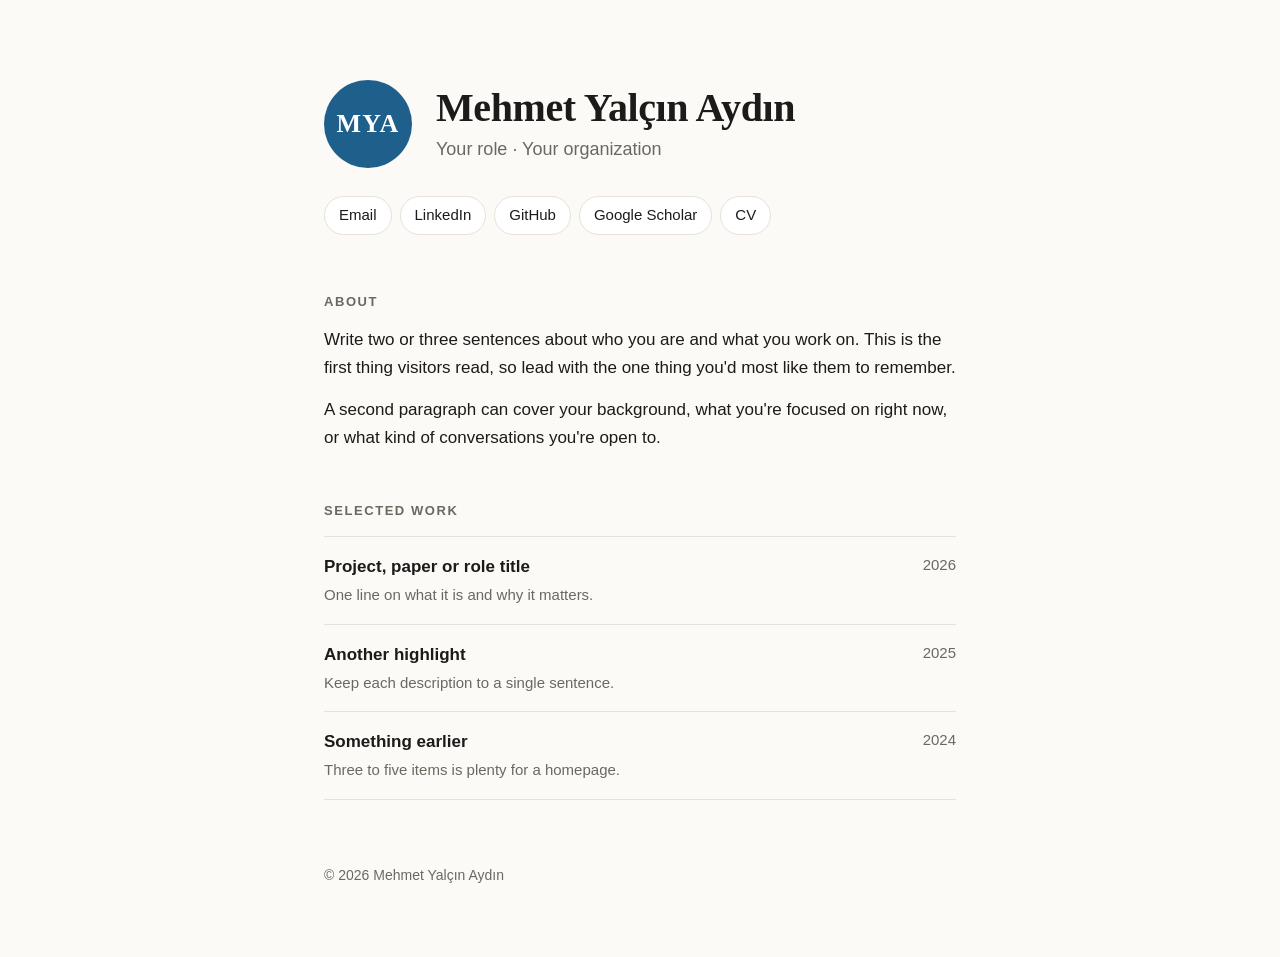
==== index.html @ a75de50d "Add starter homepage Initial commit of the starter HTML page for the personal website." ====
<!doctype html>
<!--
  Starter page for mehmetyalcinaydin.com (GitHub Pages).

  How to edit: search this file for "EDIT" and replace the placeholder
  text and links. Colors and layout live in style.css. No build step needed.
  To add a photo, upload photo.jpg next to this file and follow the
  note in the "avatar" block below.
-->
<html lang="en">
<head>
<meta charset="utf-8">
<meta name="viewport" content="width=device-width, initial-scale=1">
<title>Mehmet Yalçın Aydın</title>
<!-- EDIT: one sentence that search engines and link previews show -->
<meta name="description" content="Personal website of Mehmet Yalçın Aydın.">
<link rel="canonical" href="https://mehmetyalcinaydin.com/">
<meta property="og:type" content="website">
<meta property="og:url" content="https://mehmetyalcinaydin.com/">
<meta property="og:title" content="Mehmet Yalçın Aydın">
<meta property="og:description" content="Personal website of Mehmet Yalçın Aydın.">
<meta name="theme-color" content="#fbfaf7" media="(prefers-color-scheme: light)">
<meta name="theme-color" content="#141413" media="(prefers-color-scheme: dark)">
<link rel="icon" href="data:image/svg+xml,%3Csvg xmlns='http://www.w3.org/2000/svg' viewBox='0 0 64 64'%3E%3Crect width='64' height='64' rx='14' fill='%231f5f8b'/%3E%3Ctext x='32' y='43' text-anchor='middle' font-family='Georgia,serif' font-size='30' font-weight='600' fill='white'%3EM%3C/text%3E%3C/svg%3E">
<link rel="stylesheet" href="style.css">
</head>
<body>
<main>
  <header class="hero">
    <!-- EDIT (optional photo): upload photo.jpg, then replace "MYA" below with
         <img src="photo.jpg" alt="Mehmet Yalçın Aydın"> -->
    <div class="avatar" aria-hidden="true">MYA</div>
    <div>
      <h1>Mehmet Yalçın Aydın</h1>
      <!-- EDIT: your role and where you work or study -->
      <p class="tagline">Your role · Your organization</p>
    </div>
  </header>

  <!-- EDIT: replace each link with your own, and delete any you don't use -->
  <ul class="links">
    <li><a href="mailto:you@example.com">Email</a></li>
    <li><a href="https://www.linkedin.com/in/your-handle">LinkedIn</a></li>
    <li><a href="https://github.com/your-username">GitHub</a></li>
    <li><a href="https://scholar.google.com/">Google Scholar</a></li>
    <!-- Upload cv.pdf next to this file for this link to work -->
    <li><a href="cv.pdf">CV</a></li>
  </ul>

  <section aria-labelledby="about">
    <h2 id="about">About</h2>
    <!-- EDIT: two or three short paragraphs about you -->
    <p>Write two or three sentences about who you are and what you work on. This is the first thing visitors read, so lead with the one thing you'd most like them to remember.</p>
    <p>A second paragraph can cover your background, what you're focused on right now, or what kind of conversations you're open to.</p>
  </section>

  <section aria-labelledby="work">
    <h2 id="work">Selected work</h2>
    <!-- EDIT: projects, papers, talks or roles. Copy a <li> block to add one.
         To link a title, wrap it like this: <a class="title" href="https://...">Title</a> -->
    <ul class="list">
      <li>
        <span class="title">Project, paper or role title</span>
        <span class="year">2026</span>
        <p class="desc">One line on what it is and why it matters.</p>
      </li>
      <li>
        <span class="title">Another highlight</span>
        <span class="year">2025</span>
        <p class="desc">Keep each description to a single sentence.</p>
      </li>
      <li>
        <span class="title">Something earlier</span>
        <span class="year">2024</span>
        <p class="desc">Three to five items is plenty for a homepage.</p>
      </li>
    </ul>
  </section>
</main>

<footer>
  <p>© 2026 Mehmet Yalçın Aydın</p>
</footer>
</body>
</html>
---- style.css ----
:root{
  --bg:#fbfaf7;--card:#ffffff;--ink:#1c1b19;--muted:#6b6860;--line:#e6e2d9;--accent:#1f5f8b;--on-accent:#ffffff;
  color-scheme:light dark;
}
@media (prefers-color-scheme: dark){
  :root{--bg:#141413;--card:#1c1c1a;--ink:#ecebe6;--muted:#a3a19a;--line:#2e2d2a;--accent:#86b9de;--on-accent:#10202c}
}
*{box-sizing:border-box}
html{-webkit-text-size-adjust:100%}
body{margin:0;background:var(--bg);color:var(--ink);font:17px/1.65 -apple-system,BlinkMacSystemFont,"Segoe UI",Roboto,"Helvetica Neue",Arial,sans-serif}
main,footer{max-width:680px;margin:0 auto;padding-left:24px;padding-right:24px}
main{padding-top:80px;padding-bottom:16px}
a{color:var(--accent);text-underline-offset:3px}
:focus-visible{outline:2px solid var(--accent);outline-offset:3px;border-radius:4px}

.hero{display:flex;align-items:center;gap:24px;margin-bottom:28px}
.avatar{flex:none;width:88px;height:88px;border-radius:50%;background:var(--accent);color:var(--on-accent);display:grid;place-items:center;font:600 26px/1 Georgia,serif;letter-spacing:.04em;overflow:hidden}
.avatar img{width:100%;height:100%;object-fit:cover;display:block}
h1{font-family:"Iowan Old Style","Palatino Linotype",Palatino,Georgia,serif;font-weight:600;font-size:clamp(30px,6vw,40px);line-height:1.1;letter-spacing:-.01em;margin:0 0 6px}
.tagline{margin:0;color:var(--muted);font-size:18px;line-height:1.45}

.links{display:flex;flex-wrap:wrap;gap:8px;list-style:none;padding:0;margin:0 0 56px}
.links a{display:inline-block;padding:6px 14px;border:1px solid var(--line);border-radius:999px;background:var(--card);color:var(--ink);font-size:15px;text-decoration:none;transition:border-color .15s,color .15s}
.links a:hover{border-color:var(--accent);color:var(--accent)}

section{margin-bottom:48px}
h2{font-size:13px;font-weight:600;letter-spacing:.12em;text-transform:uppercase;color:var(--muted);margin:0 0 14px}
p{margin:0 0 14px}

.list{list-style:none;padding:0;margin:0;border-top:1px solid var(--line)}
.list li{display:grid;grid-template-columns:1fr auto;gap:2px 16px;padding:16px 0;border-bottom:1px solid var(--line)}
.list .title{font-weight:600}
.list .year{color:var(--muted);font-size:15px;font-variant-numeric:tabular-nums}
.list .desc{grid-column:1/-1;margin:0;color:var(--muted);font-size:15px}

footer{padding-bottom:56px;color:var(--muted);font-size:14px}

@media (max-width:520px){
  main,footer{padding-left:20px;padding-right:20px}
  main{padding-top:48px}
  .hero{flex-direction:column;align-items:flex-start;gap:16px}
  .avatar{width:72px;height:72px;font-size:22px}
}
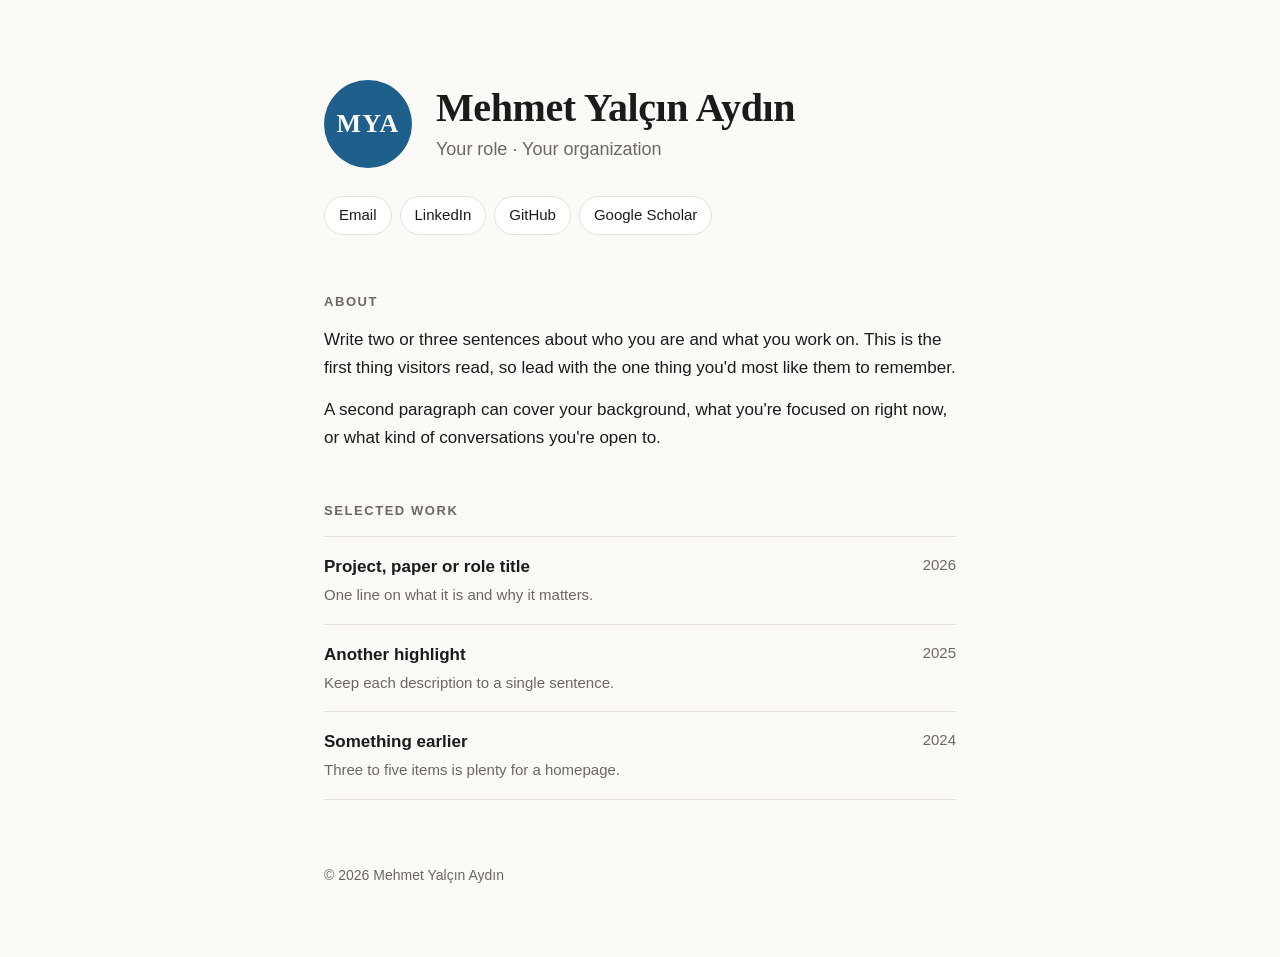
==== commit 5d3a830a: "Remove CV button from homepage" ====
--- a/index.html
+++ b/index.html
@@ -43,8 +43,6 @@
     <li><a href="https://www.linkedin.com/in/your-handle">LinkedIn</a></li>
     <li><a href="https://github.com/your-username">GitHub</a></li>
     <li><a href="https://scholar.google.com/">Google Scholar</a></li>
-    <!-- Upload cv.pdf next to this file for this link to work -->
-    <li><a href="cv.pdf">CV</a></li>
   </ul>
 
   <section aria-labelledby="about">
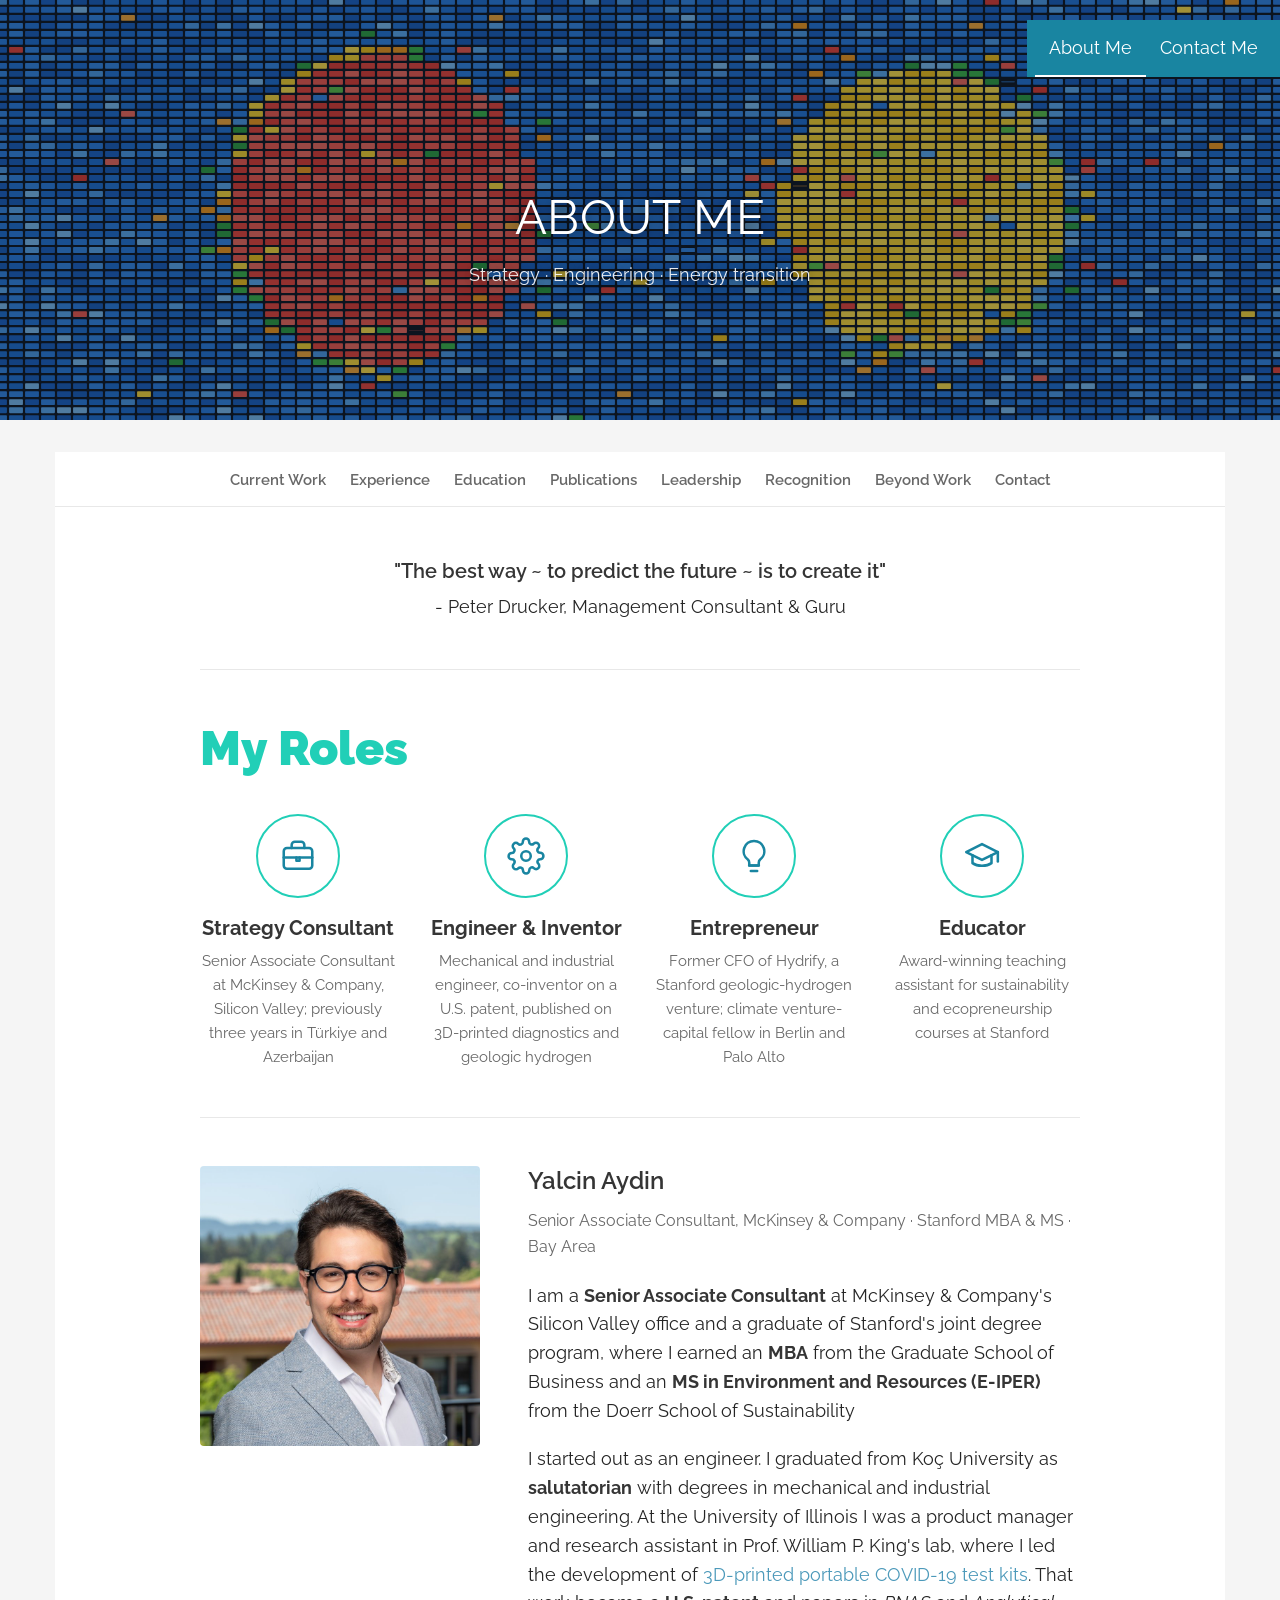
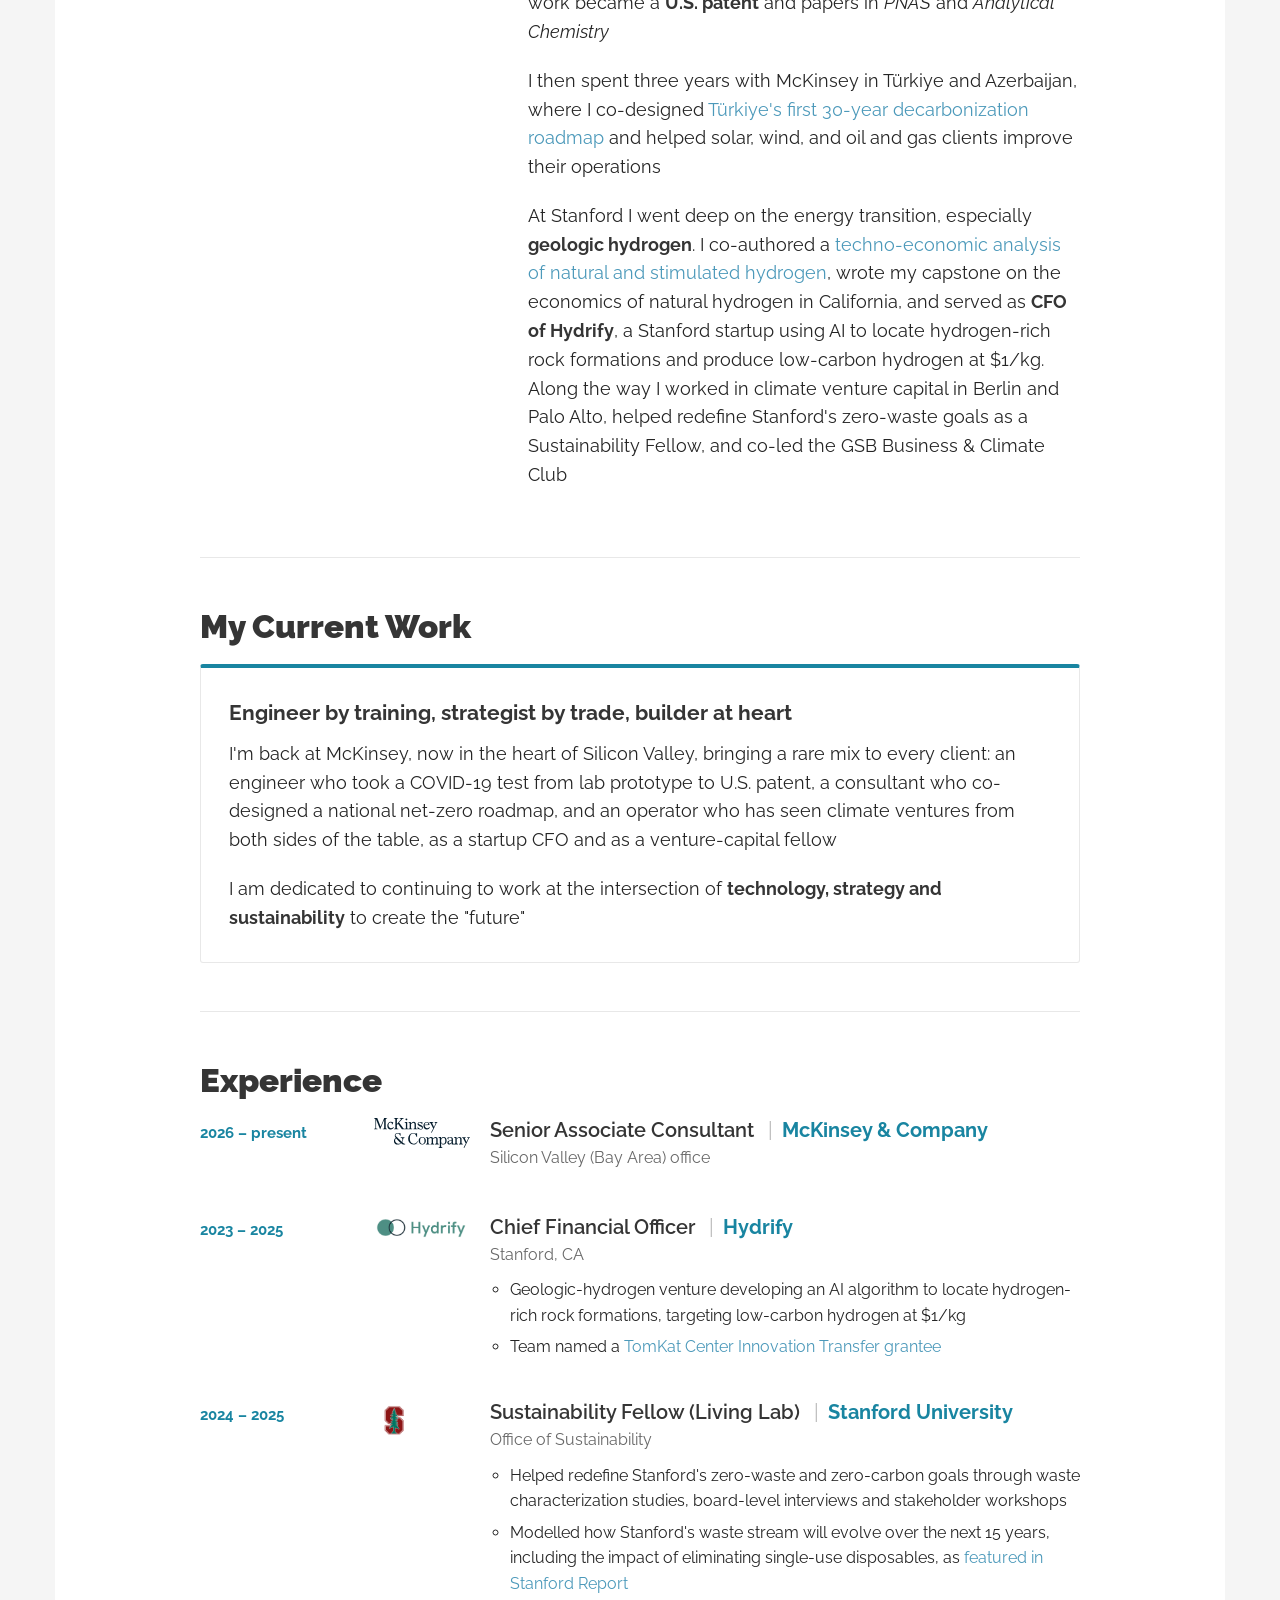
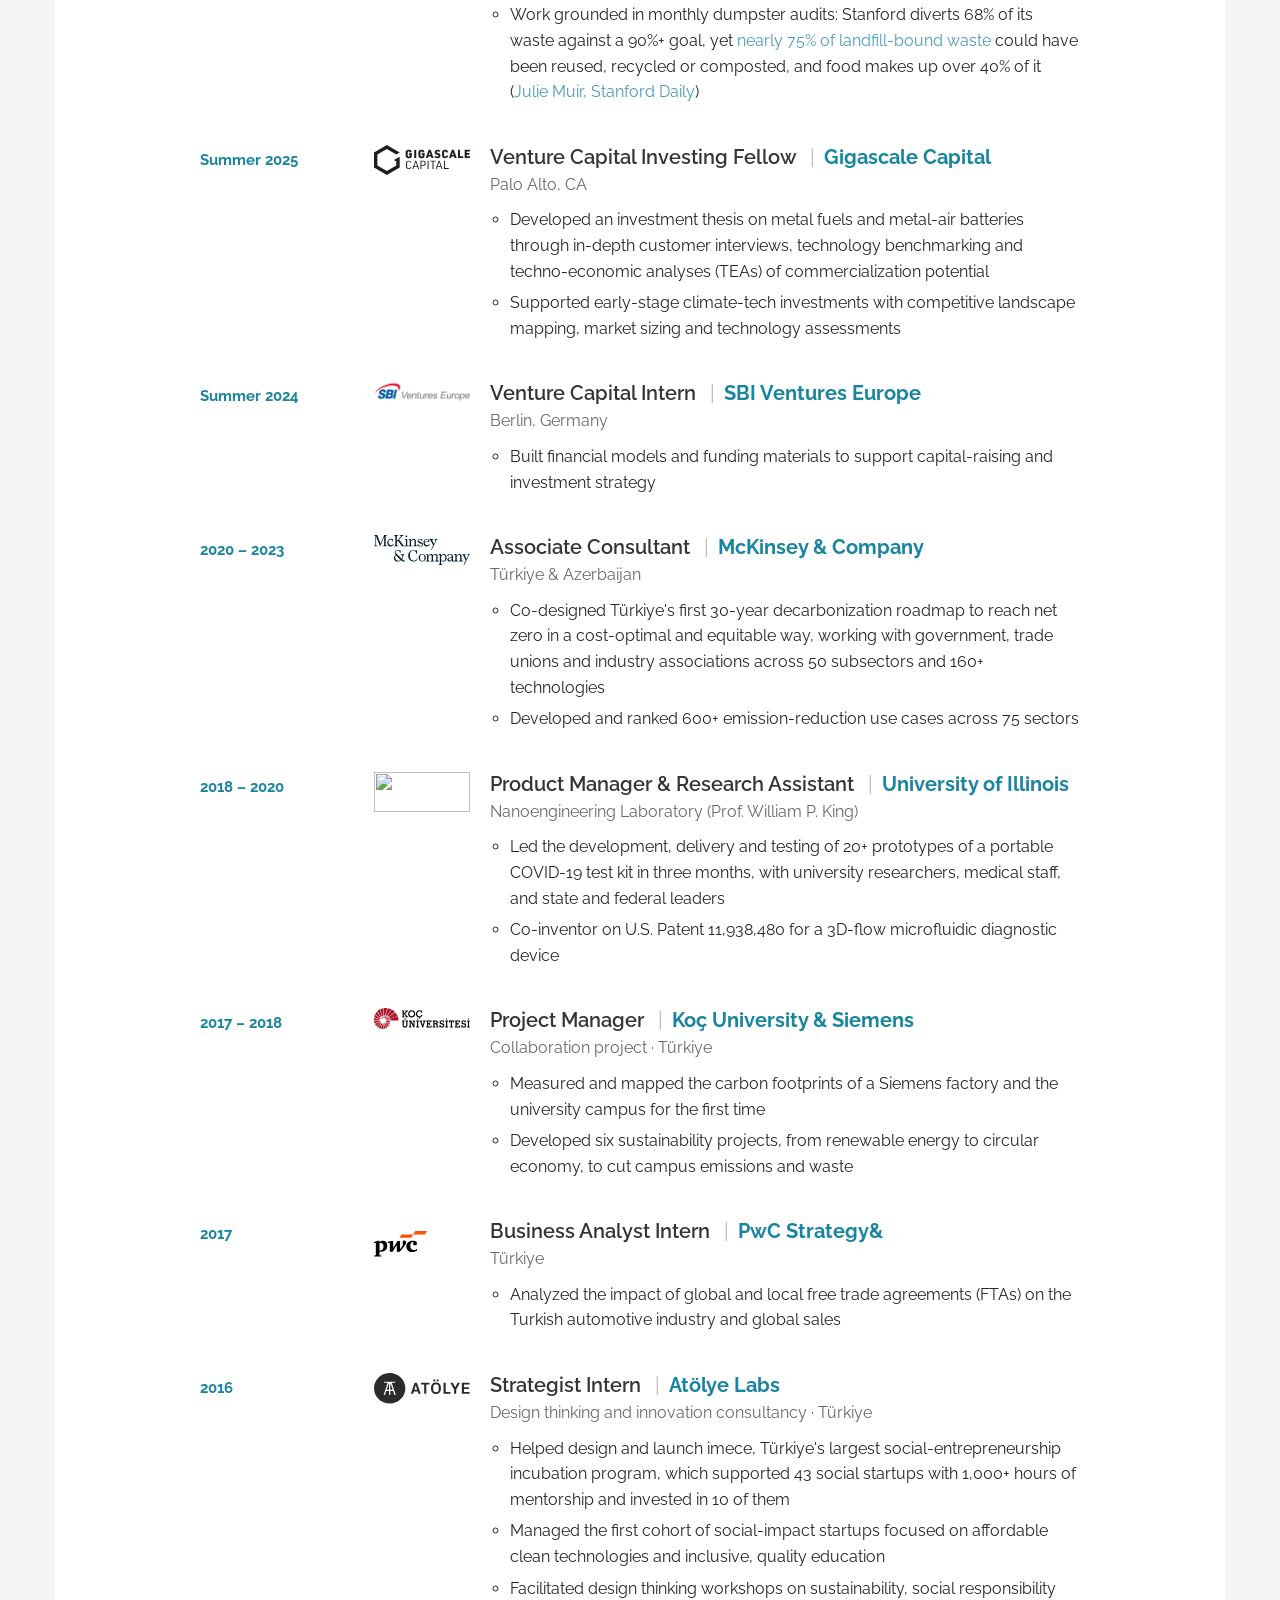
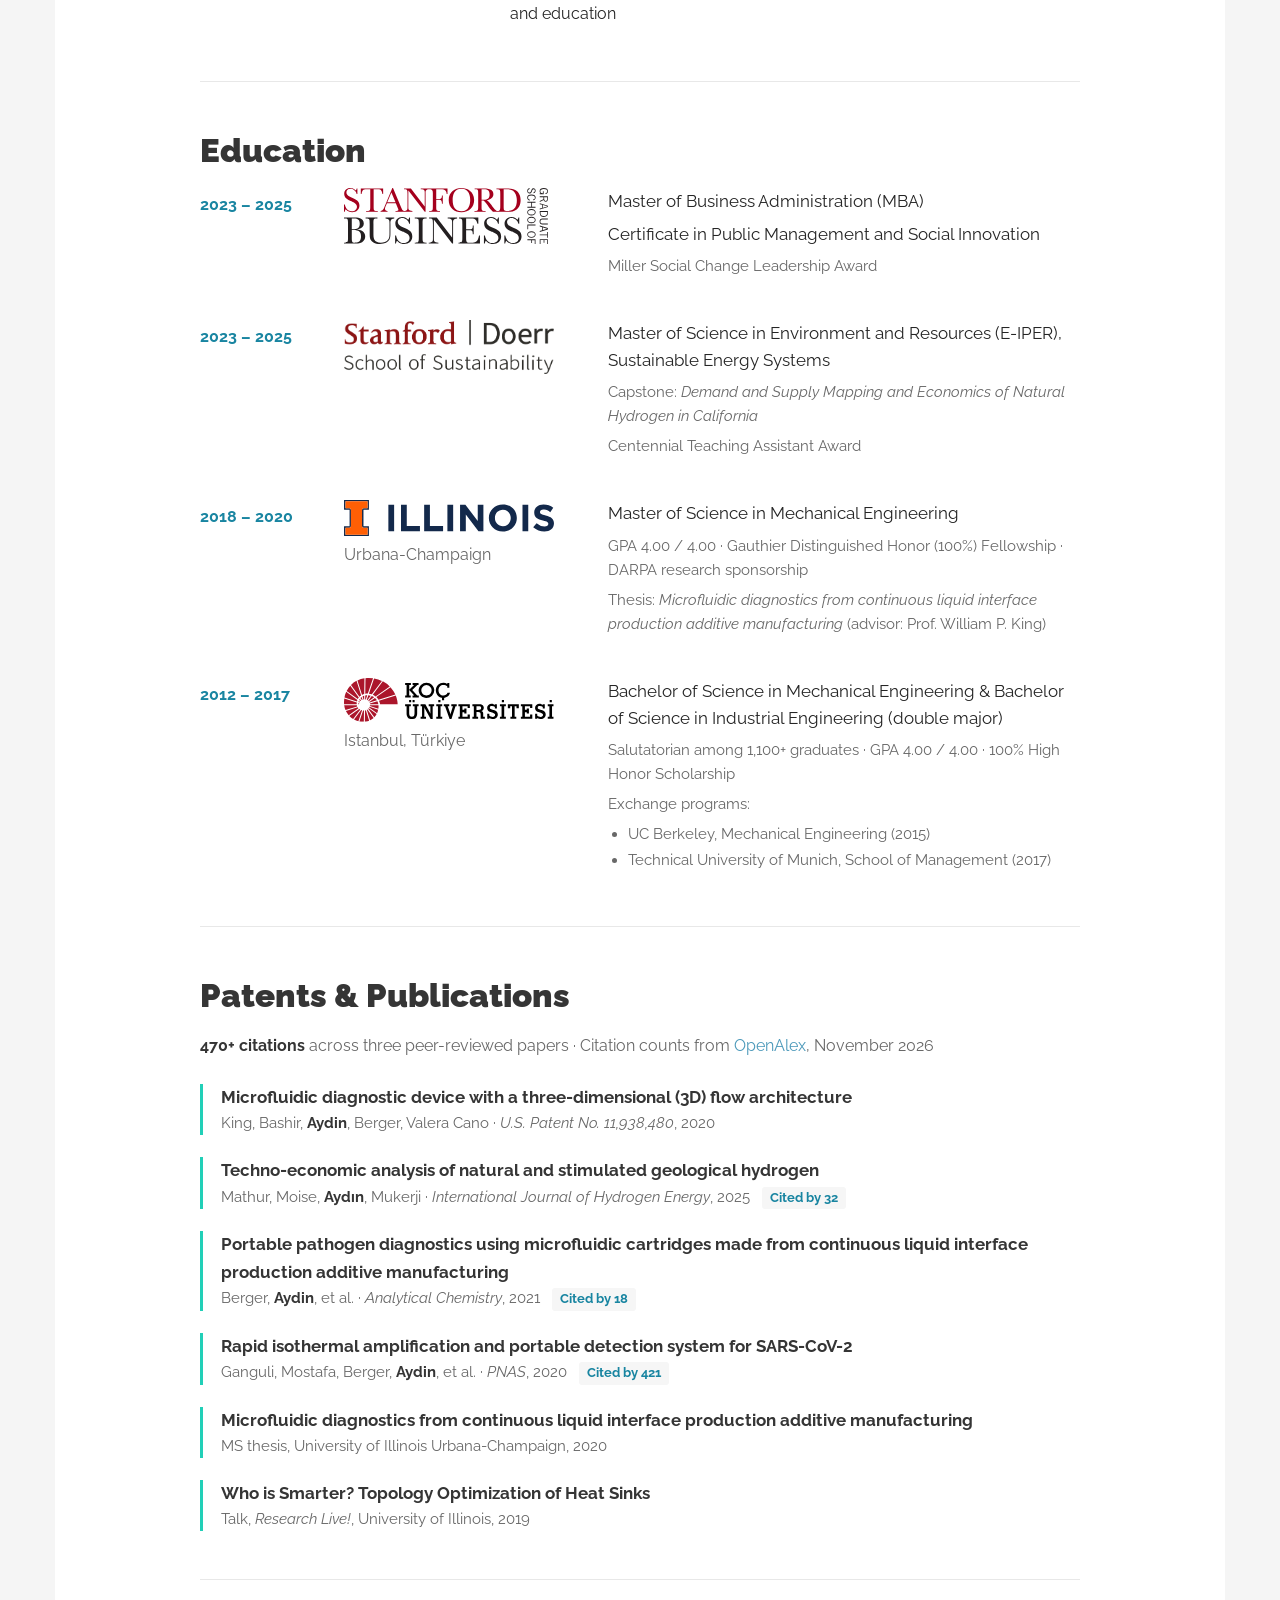
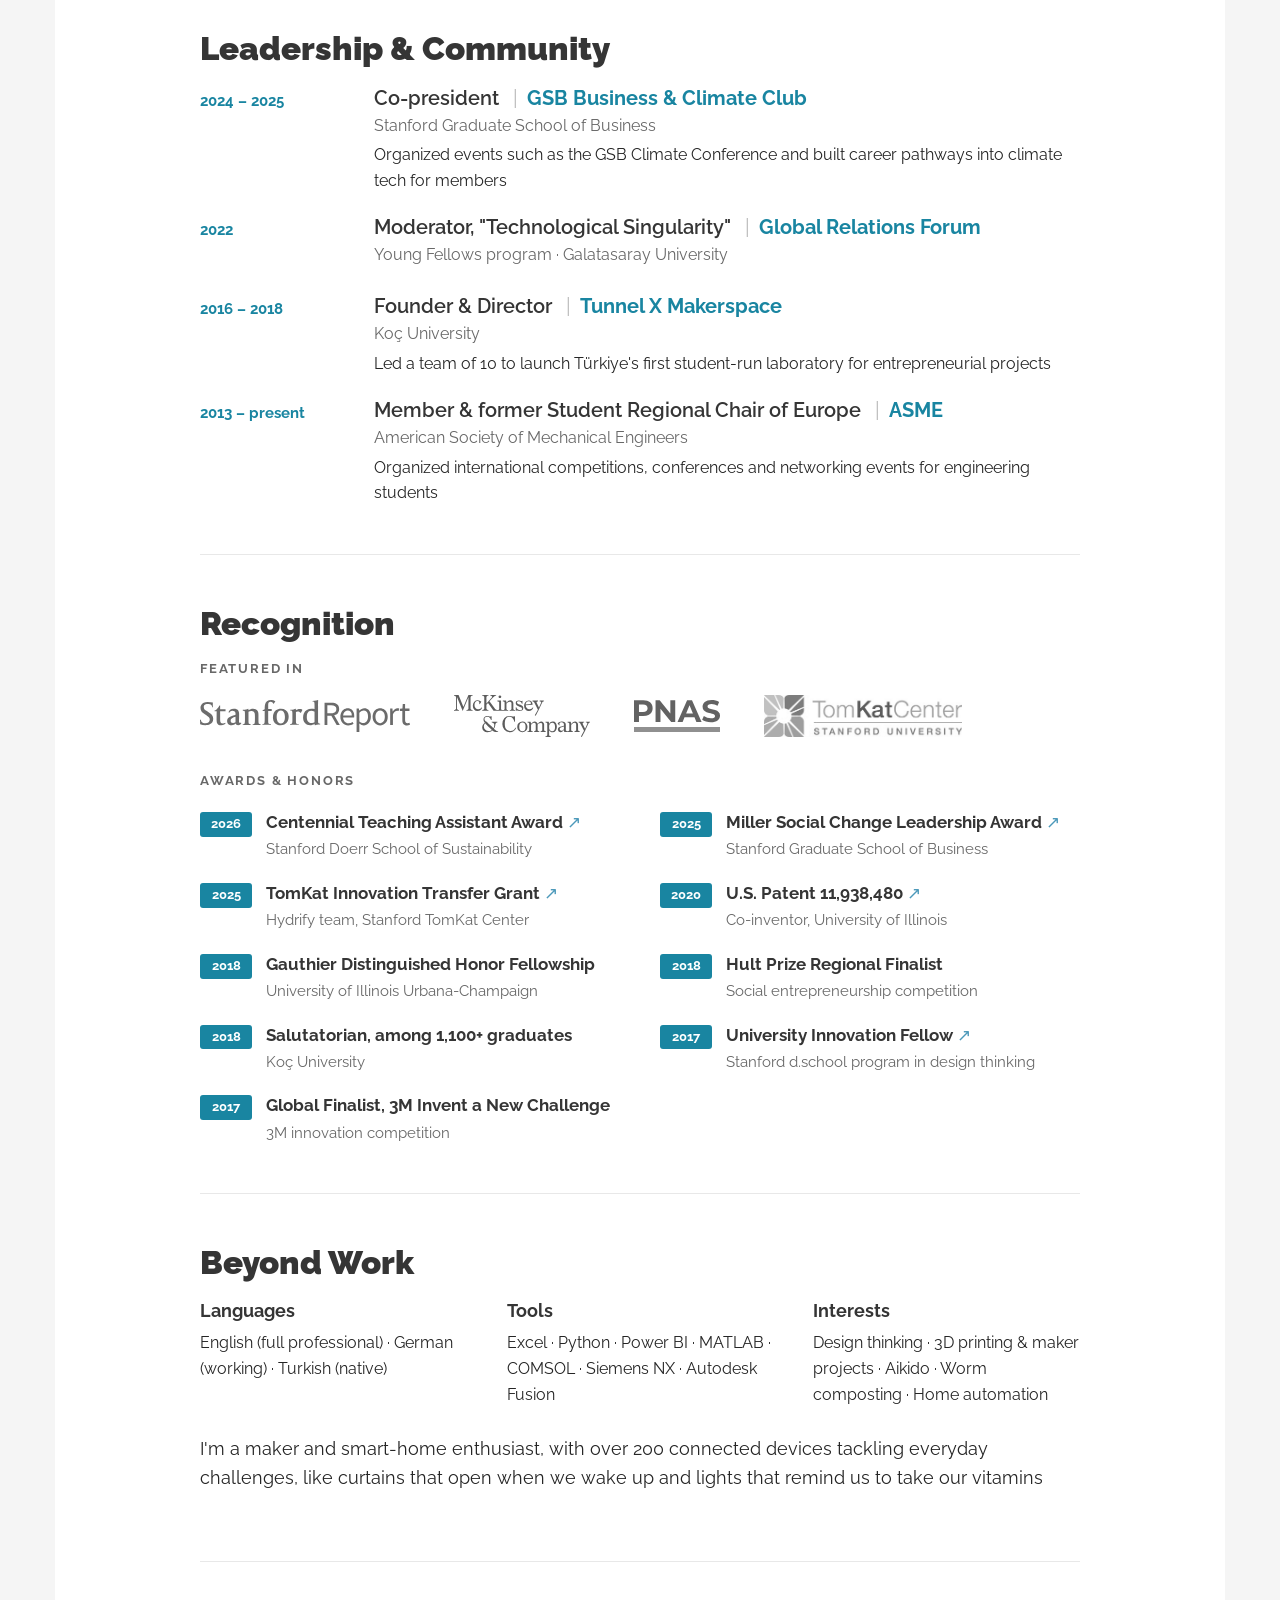
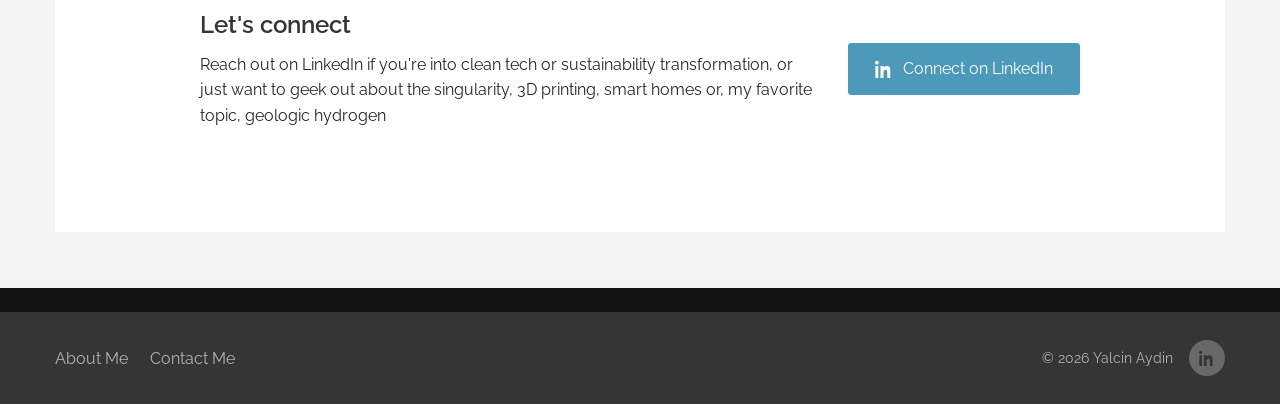
==== commit a4d97a47: "Replace starter homepage with new About page Adds the new homepage (index.html, css/style.css) with " ====
--- a/index.html
+++ b/index.html
@@ -1,83 +1,508 @@
 <!doctype html>
-<!--
-  Starter page for mehmetyalcinaydin.com (GitHub Pages).
-
-  How to edit: search this file for "EDIT" and replace the placeholder
-  text and links. Colors and layout live in style.css. No build step needed.
-  To add a photo, upload photo.jpg next to this file and follow the
-  note in the "avatar" block below.
--->
 <html lang="en">
 <head>
-<meta charset="utf-8">
-<meta name="viewport" content="width=device-width, initial-scale=1">
-<title>Mehmet Yalçın Aydın</title>
-<!-- EDIT: one sentence that search engines and link previews show -->
-<meta name="description" content="Personal website of Mehmet Yalçın Aydın.">
-<link rel="canonical" href="https://mehmetyalcinaydin.com/">
-<meta property="og:type" content="website">
-<meta property="og:url" content="https://mehmetyalcinaydin.com/">
-<meta property="og:title" content="Mehmet Yalçın Aydın">
-<meta property="og:description" content="Personal website of Mehmet Yalçın Aydın.">
-<meta name="theme-color" content="#fbfaf7" media="(prefers-color-scheme: light)">
-<meta name="theme-color" content="#141413" media="(prefers-color-scheme: dark)">
-<link rel="icon" href="data:image/svg+xml,%3Csvg xmlns='http://www.w3.org/2000/svg' viewBox='0 0 64 64'%3E%3Crect width='64' height='64' rx='14' fill='%231f5f8b'/%3E%3Ctext x='32' y='43' text-anchor='middle' font-family='Georgia,serif' font-size='30' font-weight='600' fill='white'%3EM%3C/text%3E%3C/svg%3E">
-<link rel="stylesheet" href="style.css">
+  <meta charset="utf-8">
+  <meta name="viewport" content="width=device-width, initial-scale=1">
+  <title>Yalcin Aydin | McKinsey &amp; Company · Stanford MBA &amp; MS</title>
+  <meta name="description" content="Yalcin Aydin — Senior Associate Consultant at McKinsey & Company (Silicon Valley), Stanford MBA and MS in Environment and Resources, mechanical and industrial engineer, co-inventor and geologic-hydrogen researcher">
+  <link rel="canonical" href="https://mehmetyalcinaydin.com/">
+
+  <meta property="og:type" content="profile">
+  <meta property="og:url" content="https://mehmetyalcinaydin.com/">
+  <meta property="og:title" content="Yalcin Aydin | McKinsey & Company · Stanford MBA & MS">
+  <meta property="og:description" content="Engineer by training, strategist by trade, builder at heart: strategy, engineering and the energy transition">
+  <meta property="og:image" content="https://mehmetyalcinaydin.com/images/headshot.jpg">
+  <meta property="profile:first_name" content="Yalcin">
+  <meta property="profile:last_name" content="Aydin">
+  <meta name="twitter:card" content="summary">
+
+  <script type="application/ld+json">
+  {
+    "@context": "https://schema.org",
+    "@type": "Person",
+    "name": "Yalcin Aydin",
+    "alternateName": ["Yalçın Aydın", "Mehmet Yalçın Aydın", "Mehmet Yalcin Aydin", "Mehmet Y. Aydin"],
+    "url": "https://mehmetyalcinaydin.com/",
+    "image": "https://mehmetyalcinaydin.com/images/headshot.jpg",
+    "jobTitle": "Senior Associate Consultant",
+    "worksFor": { "@type": "Organization", "name": "McKinsey & Company", "url": "https://www.mckinsey.com/" },
+    "alumniOf": [
+      { "@type": "CollegeOrUniversity", "name": "Stanford Graduate School of Business" },
+      { "@type": "CollegeOrUniversity", "name": "Stanford Doerr School of Sustainability" },
+      { "@type": "CollegeOrUniversity", "name": "University of Illinois Urbana-Champaign" },
+      { "@type": "CollegeOrUniversity", "name": "Koç University" }
+    ],
+    "knowsAbout": ["Geologic hydrogen", "Decarbonization strategy", "Energy transition", "Climate venture capital", "Microfluidic diagnostics", "Additive manufacturing"],
+    "sameAs": [
+      "https://www.linkedin.com/in/mehmetyalcinaydin",
+      "https://github.com/MehmetYAydin2"
+    ]
+  }
+  </script>
+
+  <link rel="preconnect" href="https://fonts.googleapis.com">
+  <link rel="preconnect" href="https://fonts.gstatic.com" crossorigin>
+  <link rel="stylesheet" href="https://fonts.googleapis.com/css2?family=Raleway:wght@300;400;600;700;900&display=swap">
+  <link rel="stylesheet" href="css/style.css">
 </head>
 <body>
-<main>
-  <header class="hero">
-    <!-- EDIT (optional photo): upload photo.jpg, then replace "MYA" below with
-         <img src="photo.jpg" alt="Mehmet Yalçın Aydın"> -->
-    <div class="avatar" aria-hidden="true">MYA</div>
-    <div>
-      <h1>Mehmet Yalçın Aydın</h1>
-      <!-- EDIT: your role and where you work or study -->
-      <p class="tagline">Your role · Your organization</p>
+  <a class="skip-link" href="#content">Skip to content</a>
+
+  <!-- Header art: illustration of the Stanford GSB Wall of Change (images/wall-of-change.svg) -->
+  <header class="site-header site-header--wall">
+    <div class="site-header__bar">
+      <nav class="main-nav" aria-label="Main">
+        <ul>
+          <li><a href="/" aria-current="page">About Me</a></li>
+          <li><a href="#contact">Contact Me</a></li>
+        </ul>
+      </nav>
+    </div>
+    <div class="hero">
+      <h1>About Me</h1>
+      <p>Strategy · Engineering · Energy transition</p>
     </div>
   </header>
 
-  <!-- EDIT: replace each link with your own, and delete any you don't use -->
-  <ul class="links">
-    <li><a href="mailto:you@example.com">Email</a></li>
-    <li><a href="https://www.linkedin.com/in/your-handle">LinkedIn</a></li>
-    <li><a href="https://github.com/your-username">GitHub</a></li>
-    <li><a href="https://scholar.google.com/">Google Scholar</a></li>
-  </ul>
-
-  <section aria-labelledby="about">
-    <h2 id="about">About</h2>
-    <!-- EDIT: two or three short paragraphs about you -->
-    <p>Write two or three sentences about who you are and what you work on. This is the first thing visitors read, so lead with the one thing you'd most like them to remember.</p>
-    <p>A second paragraph can cover your background, what you're focused on right now, or what kind of conversations you're open to.</p>
-  </section>
-
-  <section aria-labelledby="work">
-    <h2 id="work">Selected work</h2>
-    <!-- EDIT: projects, papers, talks or roles. Copy a <li> block to add one.
-         To link a title, wrap it like this: <a class="title" href="https://...">Title</a> -->
-    <ul class="list">
-      <li>
-        <span class="title">Project, paper or role title</span>
-        <span class="year">2026</span>
-        <p class="desc">One line on what it is and why it matters.</p>
-      </li>
-      <li>
-        <span class="title">Another highlight</span>
-        <span class="year">2025</span>
-        <p class="desc">Keep each description to a single sentence.</p>
-      </li>
-      <li>
-        <span class="title">Something earlier</span>
-        <span class="year">2024</span>
-        <p class="desc">Three to five items is plenty for a homepage.</p>
-      </li>
-    </ul>
-  </section>
-</main>
-
-<footer>
-  <p>© 2026 Mehmet Yalçın Aydın</p>
-</footer>
+  <main id="content" class="site-main">
+    <article class="page-card">
+      <nav class="jump-nav" aria-label="On this page">
+        <ul>
+          <li><a href="#current-work">Current Work</a></li>
+          <li><a href="#experience">Experience</a></li>
+          <li><a href="#education">Education</a></li>
+          <li><a href="#publications">Publications</a></li>
+          <li><a href="#leadership">Leadership</a></li>
+          <li><a href="#recognition">Recognition</a></li>
+          <li><a href="#beyond-work">Beyond Work</a></li>
+          <li><a href="#contact">Contact</a></li>
+        </ul>
+      </nav>
+
+      <div class="container">
+
+        <section class="section" aria-label="Quote">
+          <blockquote class="quote">
+            <p>"The best way ~ to predict the future ~ is to create it"</p>
+            <footer>- Peter Drucker, Management Consultant &amp; Guru</footer>
+          </blockquote>
+        </section>
+
+        <section class="section" aria-labelledby="roles-title">
+          <h2 id="roles-title" class="section-title section-title--feature">My Roles</h2>
+          <ul class="roles">
+            <li class="role">
+              <div class="role__icon" aria-hidden="true">
+                <svg viewBox="0 0 24 24" fill="none" stroke="currentColor" stroke-width="1.6" stroke-linecap="round" stroke-linejoin="round"><rect x="3" y="7" width="18" height="13" rx="2"/><path d="M8 7V5a2 2 0 0 1 2-2h4a2 2 0 0 1 2 2v2"/><path d="M3 13h18"/><path d="M11 13v2h2v-2"/></svg>
+              </div>
+              <h3>Strategy Consultant</h3>
+              <p>Senior Associate Consultant at McKinsey &amp; Company, Silicon Valley; previously three years in Türkiye and Azerbaijan</p>
+            </li>
+            <li class="role">
+              <div class="role__icon" aria-hidden="true">
+                <svg viewBox="0 0 24 24" fill="none" stroke="currentColor" stroke-width="1.6" stroke-linecap="round" stroke-linejoin="round"><circle cx="12" cy="12" r="3"/><path d="M19.4 15a1.65 1.65 0 0 0 .33 1.82l.06.06a2 2 0 1 1-2.83 2.83l-.06-.06a1.65 1.65 0 0 0-1.82-.33 1.65 1.65 0 0 0-1 1.51V21a2 2 0 1 1-4 0v-.09A1.65 1.65 0 0 0 9 19.4a1.65 1.65 0 0 0-1.82.33l-.06.06a2 2 0 1 1-2.83-2.83l.06-.06a1.65 1.65 0 0 0 .33-1.82 1.65 1.65 0 0 0-1.51-1H3a2 2 0 1 1 0-4h.09A1.65 1.65 0 0 0 4.6 9a1.65 1.65 0 0 0-.33-1.82l-.06-.06a2 2 0 1 1 2.83-2.83l.06.06a1.65 1.65 0 0 0 1.82.33H9a1.65 1.65 0 0 0 1-1.51V3a2 2 0 1 1 4 0v.09a1.65 1.65 0 0 0 1 1.51 1.65 1.65 0 0 0 1.82-.33l.06-.06a2 2 0 1 1 2.83 2.83l-.06.06a1.65 1.65 0 0 0-.33 1.82V9a1.65 1.65 0 0 0 1.51 1H21a2 2 0 1 1 0 4h-.09a1.65 1.65 0 0 0-1.51 1z"/></svg>
+              </div>
+              <h3>Engineer &amp; Inventor</h3>
+              <p>Mechanical and industrial engineer, co-inventor on a U.S. patent, published on 3D-printed diagnostics and geologic hydrogen</p>
+            </li>
+            <li class="role">
+              <div class="role__icon" aria-hidden="true">
+                <svg viewBox="0 0 24 24" fill="none" stroke="currentColor" stroke-width="1.6" stroke-linecap="round" stroke-linejoin="round"><path d="M9 18h6"/><path d="M10 21.5h4"/><path d="M12 2.5a6.5 6.5 0 0 0-3.9 11.7c.6.5.9 1.2.9 2V18h6v-1.8c0-.8.3-1.5.9-2A6.5 6.5 0 0 0 12 2.5z"/></svg>
+              </div>
+              <h3>Entrepreneur</h3>
+              <p>Former CFO of Hydrify, a Stanford geologic-hydrogen venture; climate venture-capital fellow in Berlin and Palo Alto</p>
+            </li>
+            <li class="role">
+              <div class="role__icon" aria-hidden="true">
+                <svg viewBox="0 0 24 24" fill="none" stroke="currentColor" stroke-width="1.6" stroke-linecap="round" stroke-linejoin="round"><path d="M22 9.5 12 4.5 2 9.5l10 5 10-5z"/><path d="M6 11.5v5c3 2.2 9 2.2 12 0v-5"/><path d="M22 9.5v6"/></svg>
+              </div>
+              <h3>Educator</h3>
+              <p>Award-winning teaching assistant for sustainability and ecopreneurship courses at Stanford</p>
+            </li>
+          </ul>
+        </section>
+
+        <section class="section" aria-labelledby="bio-title">
+          <div class="bio">
+            <div class="bio__photo">
+              <img class="headshot" src="images/headshot.jpg" width="800" height="800" alt="Portrait of Yalcin Aydin">
+            </div>
+            <div class="bio__text">
+              <h2 id="bio-title" class="bio__name">Yalcin Aydin</h2>
+              <p class="bio__tagline">Senior Associate Consultant, McKinsey &amp; Company · Stanford MBA &amp; MS · Bay Area</p>
+
+              <p>I am a <strong>Senior Associate Consultant</strong> at McKinsey &amp; Company's Silicon Valley office and a graduate of Stanford's joint degree program, where I earned an <strong>MBA</strong> from the Graduate School of Business and an <strong>MS in Environment and Resources (E-IPER)</strong> from the Doerr School of Sustainability</p>
+
+              <p>I started out as an engineer. I graduated from Koç University as <strong>salutatorian</strong> with degrees in mechanical and industrial engineering. At the University of Illinois I was a product manager and research assistant in Prof. William P. King's lab, where I led the development of <a href="https://mechse.illinois.edu/news/portable-point-care-covid-19-test-could-bypass-lab">3D-printed portable COVID-19 test kits</a>. That work became a <strong>U.S. patent</strong> and papers in <em>PNAS</em> and <em>Analytical Chemistry</em></p>
+
+              <p>I then spent three years with McKinsey in Türkiye and Azerbaijan, where I co-designed <a href="https://www.mckinsey.com/capabilities/sustainability/our-insights/turkiyes-sustainability-transformation-the-net-zero-opportunity">Türkiye's first 30-year decarbonization roadmap</a> and helped solar, wind, and oil and gas clients improve their operations</p>
+
+              <p>At Stanford I went deep on the energy transition, especially <strong>geologic hydrogen</strong>. I co-authored a <a href="https://doi.org/10.1016/j.ijhydene.2025.150872">techno-economic analysis of natural and stimulated hydrogen</a>, wrote my capstone on the economics of natural hydrogen in California, and served as <strong>CFO of Hydrify</strong>, a Stanford startup using AI to locate hydrogen-rich rock formations and produce low-carbon hydrogen at $1/kg. Along the way I worked in climate venture capital in Berlin and Palo Alto, helped redefine Stanford's zero-waste goals as a Sustainability Fellow, and co-led the GSB Business &amp; Climate Club</p>
+            </div>
+          </div>
+        </section>
+
+        <section class="section" id="current-work" aria-labelledby="work-title">
+          <h2 id="work-title" class="section-title">My Current Work</h2>
+          <div class="work-list">
+            <div class="work">
+              <p class="work__hook">Engineer by training, strategist by trade, builder at heart</p>
+              <p>I'm back at McKinsey, now in the heart of Silicon Valley, bringing a rare mix to every client: an engineer who took a COVID-19 test from lab prototype to U.S. patent, a consultant who co-designed a national net-zero roadmap, and an operator who has seen climate ventures from both sides of the table, as a startup CFO and as a venture-capital fellow</p>
+              <p>I am dedicated to continuing to work at the intersection of <strong>technology, strategy and sustainability</strong> to create the "future"</p>
+            </div>
+          </div>
+        </section>
+
+        <section class="section" id="experience" aria-labelledby="exp-title">
+          <h2 id="exp-title" class="section-title">Experience</h2>
+          <ol class="timeline">
+            <li>
+              <div class="timeline__date">2026 – present</div>
+              <div class="exp">
+                <img class="exp__logo" src="images/logos/mckinsey.svg" alt="">
+                <h3>Senior Associate Consultant <span class="company">McKinsey &amp; Company</span></h3>
+                <span class="timeline__org">Silicon Valley (Bay Area) office</span>
+              </div>
+            </li>
+            <li>
+              <div class="timeline__date">2023 – 2025</div>
+              <div class="exp">
+                <img class="exp__logo" src="images/logos/hydrify.png" alt="">
+                <h3>Chief Financial Officer <span class="company">Hydrify</span></h3>
+                <span class="timeline__org">Stanford, CA</span>
+                <ul>
+                  <li>Geologic-hydrogen venture developing an AI algorithm to locate hydrogen-rich rock formations, targeting low-carbon hydrogen at $1/kg</li>
+                  <li>Team named a <a href="https://tomkat.stanford.edu/innovation-transfer/hydrify">TomKat Center Innovation Transfer grantee</a></li>
+                </ul>
+              </div>
+            </li>
+            <li>
+              <div class="timeline__date">2024 – 2025</div>
+              <div class="exp">
+                <img class="exp__logo" src="images/logos/stanford-block-s.png" alt="">
+                <h3>Sustainability Fellow (Living Lab) <span class="company">Stanford University</span></h3>
+                <span class="timeline__org">Office of Sustainability</span>
+                <ul>
+                  <li>Helped redefine Stanford's zero-waste and zero-carbon goals through waste characterization studies, board-level interviews and stakeholder workshops</li>
+                  <li>Modelled how Stanford's waste stream will evolve over the next 15 years, including the impact of eliminating single-use disposables, as <a href="https://news.stanford.edu/stories/2025/05/dumpster-diving-campus-waste-management">featured in Stanford Report</a></li>
+                  <li>Work grounded in monthly dumpster audits: Stanford diverts 68% of its waste against a 90%+ goal, yet <a href="https://sustainable.stanford.edu/2026/03/05/digging-deep-into-dumpster-data/">nearly 75% of landfill-bound waste</a> could have been reused, recycled or composted, and food makes up over 40% of it (<a href="https://stanforddaily.com/2026/06/07/what-makes-a-sustainable-student/">Julie Muir, Stanford Daily</a>)</li>
+                </ul>
+              </div>
+            </li>
+            <li>
+              <div class="timeline__date">Summer 2025</div>
+              <div class="exp">
+                <img class="exp__logo" src="images/logos/gigascale.svg" alt="">
+                <h3>Venture Capital Investing Fellow <span class="company">Gigascale Capital</span></h3>
+                <span class="timeline__org">Palo Alto, CA</span>
+                <ul>
+                  <li>Developed an investment thesis on metal fuels and metal-air batteries through in-depth customer interviews, technology benchmarking and techno-economic analyses (TEAs) of commercialization potential</li>
+                  <li>Supported early-stage climate-tech investments with competitive landscape mapping, market sizing and technology assessments</li>
+                </ul>
+              </div>
+            </li>
+            <li>
+              <div class="timeline__date">Summer 2024</div>
+              <div class="exp">
+                <img class="exp__logo" src="images/logos/sbi-ventures.png" alt="">
+                <h3>Venture Capital Intern <span class="company">SBI Ventures Europe</span></h3>
+                <span class="timeline__org">Berlin, Germany</span>
+                <ul>
+                  <li>Built financial models and funding materials to support capital-raising and investment strategy</li>
+                </ul>
+              </div>
+            </li>
+            <li>
+              <div class="timeline__date">2020 – 2023</div>
+              <div class="exp">
+                <img class="exp__logo" src="images/logos/mckinsey.svg" alt="">
+                <h3>Associate Consultant <span class="company">McKinsey &amp; Company</span></h3>
+                <span class="timeline__org">Türkiye &amp; Azerbaijan</span>
+                <ul>
+                  <li>Co-designed Türkiye's first 30-year decarbonization roadmap to reach net zero in a cost-optimal and equitable way, working with government, trade unions and industry associations across 50 subsectors and 160+ technologies</li>
+                  <li>Developed and ranked 600+ emission-reduction use cases across 75 sectors</li>
+                </ul>
+              </div>
+            </li>
+            <li>
+              <div class="timeline__date">2018 – 2020</div>
+              <div class="exp">
+                <img class="exp__logo" src="images/logos/illinois-block-i.svg" alt="">
+                <h3>Product Manager &amp; Research Assistant <span class="company">University of Illinois</span></h3>
+                <span class="timeline__org">Nanoengineering Laboratory (Prof. William P. King)</span>
+                <ul>
+                  <li>Led the development, delivery and testing of 20+ prototypes of a portable COVID-19 test kit in three months, with university researchers, medical staff, and state and federal leaders</li>
+                  <li>Co-inventor on U.S. Patent 11,938,480 for a 3D-flow microfluidic diagnostic device</li>
+                </ul>
+              </div>
+            </li>
+            <li>
+              <div class="timeline__date">2017 – 2018</div>
+              <div class="exp">
+                <img class="exp__logo" src="images/logos/koc.svg" alt="">
+                <h3>Project Manager <span class="company">Koç University &amp; Siemens</span></h3>
+                <span class="timeline__org">Collaboration project · Türkiye</span>
+                <ul>
+                  <li>Measured and mapped the carbon footprints of a Siemens factory and the university campus for the first time</li>
+                  <li>Developed six sustainability projects, from renewable energy to circular economy, to cut campus emissions and waste</li>
+                </ul>
+              </div>
+            </li>
+            <li>
+              <div class="timeline__date">2017</div>
+              <div class="exp">
+                <img class="exp__logo" src="images/logos/pwc.svg" alt="">
+                <h3>Business Analyst Intern <span class="company">PwC Strategy&amp;</span></h3>
+                <span class="timeline__org">Türkiye</span>
+                <ul>
+                  <li>Analyzed the impact of global and local free trade agreements (FTAs) on the Turkish automotive industry and global sales</li>
+                </ul>
+              </div>
+            </li>
+            <li>
+              <div class="timeline__date">2016</div>
+              <div class="exp">
+                <img class="exp__logo" src="images/logos/atolye.svg" alt="">
+                <h3>Strategist Intern <span class="company">Atölye Labs</span></h3>
+                <span class="timeline__org">Design thinking and innovation consultancy · Türkiye</span>
+                <ul>
+                  <li>Helped design and launch imece, Türkiye's largest social-entrepreneurship incubation program, which supported 43 social startups with 1,000+ hours of mentorship and invested in 10 of them</li>
+                  <li>Managed the first cohort of social-impact startups focused on affordable clean technologies and inclusive, quality education</li>
+                  <li>Facilitated design thinking workshops on sustainability, social responsibility and education</li>
+                </ul>
+              </div>
+            </li>
+          </ol>
+        </section>
+
+        <section class="section" id="education" aria-labelledby="edu-title">
+          <h2 id="edu-title" class="section-title">Education</h2>
+          <div class="edu-list">
+            <div class="edu">
+              <div class="edu__years">2023 – 2025</div>
+              <div class="edu__school">
+                <h3><img class="edu__logo" src="images/logos/stanford-gsb.svg" alt="Stanford Graduate School of Business"></h3>
+              </div>
+              <div class="edu__detail">
+                <p>Master of Business Administration (MBA)</p>
+                <p>Certificate in Public Management and Social Innovation</p>
+                <p class="note">Miller Social Change Leadership Award</p>
+              </div>
+            </div>
+            <div class="edu">
+              <div class="edu__years">2023 – 2025</div>
+              <div class="edu__school">
+                <h3><img class="edu__logo" src="images/logos/stanford-doerr.png" alt="Stanford Doerr School of Sustainability"></h3>
+              </div>
+              <div class="edu__detail">
+                <p>Master of Science in Environment and Resources (E-IPER), Sustainable Energy Systems</p>
+                <p class="note">Capstone: <em>Demand and Supply Mapping and Economics of Natural Hydrogen in California</em></p>
+                <p class="note">Centennial Teaching Assistant Award</p>
+              </div>
+            </div>
+            <div class="edu">
+              <div class="edu__years">2018 – 2020</div>
+              <div class="edu__school">
+                <h3><img class="edu__logo" src="images/logos/illinois-wordmark.svg" alt="University of Illinois"></h3>
+                <span>Urbana-Champaign</span>
+              </div>
+              <div class="edu__detail">
+                <p>Master of Science in Mechanical Engineering</p>
+                <p class="note">GPA 4.00 / 4.00 · Gauthier Distinguished Honor (100%) Fellowship · DARPA research sponsorship</p>
+                <p class="note">Thesis: <em>Microfluidic diagnostics from continuous liquid interface production additive manufacturing</em> (advisor: Prof. William P. King)</p>
+              </div>
+            </div>
+            <div class="edu">
+              <div class="edu__years">2012 – 2017</div>
+              <div class="edu__school">
+                <h3><img class="edu__logo" src="images/logos/koc.svg" alt="Koç University"></h3>
+                <span>Istanbul, Türkiye</span>
+              </div>
+              <div class="edu__detail">
+                <p>Bachelor of Science in Mechanical Engineering &amp; Bachelor of Science in Industrial Engineering (double major)</p>
+                <p class="note">Salutatorian among 1,100+ graduates · GPA 4.00 / 4.00 · 100% High Honor Scholarship</p>
+                <p class="note">Exchange programs:</p>
+                <ul class="sub-list">
+                  <li>UC Berkeley, Mechanical Engineering (2015)</li>
+                  <li>Technical University of Munich, School of Management (2017)</li>
+                </ul>
+              </div>
+            </div>
+          </div>
+        </section>
+
+        <section class="section" id="publications" aria-labelledby="research-title">
+          <h2 id="research-title" class="section-title">Patents &amp; Publications</h2>
+          <p class="pubs-summary"><strong>470+ citations</strong> across three peer-reviewed papers · Citation counts from <a href="https://openalex.org/">OpenAlex</a>, November 2026</p>
+          <ul class="pubs">
+            <li>
+              <a class="pub-title" href="https://experts.illinois.edu/en/publications/microfluidic-diagnostic-device-with-a-three-dimensional-3d-flow-a/">Microfluidic diagnostic device with a three-dimensional (3D) flow architecture</a>
+              <span class="pub-meta">King, Bashir, <strong>Aydin</strong>, Berger, Valera Cano · <em>U.S. Patent No. 11,938,480</em>, 2020</span>
+            </li>
+            <li>
+              <a class="pub-title" href="https://doi.org/10.1016/j.ijhydene.2025.150872">Techno-economic analysis of natural and stimulated geological hydrogen</a>
+              <span class="pub-meta">Mathur, Moise, <strong>Aydın</strong>, Mukerji · <em>International Journal of Hydrogen Energy</em>, 2025 <span class="cite">Cited by 32</span></span>
+            </li>
+            <li>
+              <a class="pub-title" href="https://doi.org/10.1021/acs.analchem.1c00654">Portable pathogen diagnostics using microfluidic cartridges made from continuous liquid interface production additive manufacturing</a>
+              <span class="pub-meta">Berger, <strong>Aydin</strong>, et al. · <em>Analytical Chemistry</em>, 2021 <span class="cite">Cited by 18</span></span>
+            </li>
+            <li>
+              <a class="pub-title" href="https://doi.org/10.1073/pnas.2014739117">Rapid isothermal amplification and portable detection system for SARS-CoV-2</a>
+              <span class="pub-meta">Ganguli, Mostafa, Berger, <strong>Aydin</strong>, et al. · <em>PNAS</em>, 2020 <span class="cite">Cited by 421</span></span>
+            </li>
+            <li>
+              <a class="pub-title" href="https://hdl.handle.net/2142/108723">Microfluidic diagnostics from continuous liquid interface production additive manufacturing</a>
+              <span class="pub-meta">MS thesis, University of Illinois Urbana-Champaign, 2020</span>
+            </li>
+            <li>
+              <a class="pub-title" href="https://mediaspace.illinois.edu/media/t/1_5eadgqk0">Who is Smarter? Topology Optimization of Heat Sinks</a>
+              <span class="pub-meta">Talk, <em>Research Live!</em>, University of Illinois, 2019</span>
+            </li>
+          </ul>
+        </section>
+
+        <section class="section" id="leadership" aria-labelledby="lead-title">
+          <h2 id="lead-title" class="section-title">Leadership &amp; Community</h2>
+          <ol class="timeline timeline--compact">
+            <li>
+              <div class="timeline__date">2024 – 2025</div>
+              <div>
+                <h3>Co-president <span class="company">GSB Business &amp; Climate Club</span></h3>
+                <span class="timeline__org">Stanford Graduate School of Business</span>
+                <p>Organized events such as the GSB Climate Conference and built career pathways into climate tech for members</p>
+              </div>
+            </li>
+            <li>
+              <div class="timeline__date">2022</div>
+              <div>
+                <h3>Moderator, "Technological Singularity" <span class="company">Global Relations Forum</span></h3>
+                <span class="timeline__org">Young Fellows program · Galatasaray University</span>
+              </div>
+            </li>
+            <li>
+              <div class="timeline__date">2016 – 2018</div>
+              <div>
+                <h3>Founder &amp; Director <span class="company">Tunnel X Makerspace</span></h3>
+                <span class="timeline__org">Koç University</span>
+                <p>Led a team of 10 to launch Türkiye's first student-run laboratory for entrepreneurial projects</p>
+              </div>
+            </li>
+            <li>
+              <div class="timeline__date">2013 – present</div>
+              <div>
+                <h3>Member &amp; former Student Regional Chair of Europe <span class="company">ASME</span></h3>
+                <span class="timeline__org">American Society of Mechanical Engineers</span>
+                <p>Organized international competitions, conferences and networking events for engineering students</p>
+              </div>
+            </li>
+          </ol>
+        </section>
+
+        <section class="section" id="recognition" aria-labelledby="awards-title">
+          <h2 id="awards-title" class="section-title">Recognition</h2>
+          <h3 class="featured__title">Featured in</h3>
+          <ul class="featured">
+            <li><a href="https://news.stanford.edu/stories/2025/05/dumpster-diving-campus-waste-management" class="featured__item"><img src="images/logos/stanford-report.svg" alt="Stanford Report"></a></li>
+            <li><a href="https://www.mckinsey.com/capabilities/sustainability/our-insights/turkiyes-sustainability-transformation-the-net-zero-opportunity" class="featured__item"><img class="featured__img--tall" src="images/logos/mckinsey.svg" alt="McKinsey &amp; Company"></a></li>
+            <li><a href="https://doi.org/10.1073/pnas.2014739117" class="featured__item"><img src="images/logos/pnas.svg" alt="PNAS"></a></li>
+            <li><a href="https://tomkat.stanford.edu/innovation-transfer/hydrify" class="featured__item"><img class="featured__img--tall" src="images/logos/tomkat.jpg" alt="Stanford TomKat Center"></a></li>
+          </ul>
+          <h3 class="featured__title featured__title--awards">Awards &amp; honors</h3>
+          <ul class="awards">
+            <li>
+              <span class="year">2026</span>
+              <div><strong><a href="https://sustainability.stanford.edu/news/dean-tells-graduates-greatest-danger-standing-still">Centennial Teaching Assistant Award</a></strong><span class="org">Stanford Doerr School of Sustainability</span></div>
+            </li>
+            <li>
+              <span class="year">2025</span>
+              <div><strong><a href="https://www.gsb.stanford.edu/newsroom/school-news/center-social-innovation-honors-students-planning-impact-careers">Miller Social Change Leadership Award</a></strong><span class="org">Stanford Graduate School of Business</span></div>
+            </li>
+            <li>
+              <span class="year">2025</span>
+              <div><strong><a href="https://tomkat.stanford.edu/news/stanford-teams-move-emerging-sustainability-technologies-and-business-models-forward-tomkat">TomKat Innovation Transfer Grant</a></strong><span class="org">Hydrify team, Stanford TomKat Center</span></div>
+            </li>
+            <li>
+              <span class="year">2020</span>
+              <div><strong><a href="https://patents.google.com/patent/US11938480B2/en">U.S. Patent 11,938,480</a></strong><span class="org">Co-inventor, University of Illinois</span></div>
+            </li>
+            <li>
+              <span class="year">2018</span>
+              <div><strong>Gauthier Distinguished Honor Fellowship</strong><span class="org">University of Illinois Urbana-Champaign</span></div>
+            </li>
+            <li>
+              <span class="year">2018</span>
+              <div><strong>Hult Prize Regional Finalist</strong><span class="org">Social entrepreneurship competition</span></div>
+            </li>
+            <li>
+              <span class="year">2018</span>
+              <div><strong>Salutatorian, among 1,100+ graduates</strong><span class="org">Koç University</span></div>
+            </li>
+            <li>
+              <span class="year">2017</span>
+              <div><strong><a href="https://medium.com/imeceplatformu/imece-ile-university-innovation-fellows-yolculu%C4%9Fu-3-905f6c4bc42">University Innovation Fellow</a></strong><span class="org">Stanford d.school program in design thinking</span></div>
+            </li>
+            <li>
+              <span class="year">2017</span>
+              <div><strong>Global Finalist, 3M Invent a New Challenge</strong><span class="org">3M innovation competition</span></div>
+            </li>
+          </ul>
+        </section>
+
+        <section class="section" id="beyond-work" aria-labelledby="beyond-title">
+          <h2 id="beyond-title" class="section-title">Beyond Work</h2>
+          <div class="skills">
+            <div>
+              <h3>Languages</h3>
+              <p>English (full professional) · German (working) · Turkish (native)</p>
+            </div>
+            <div>
+              <h3>Tools</h3>
+              <p>Excel · Python · Power BI · MATLAB · COMSOL · Siemens NX · Autodesk Fusion</p>
+            </div>
+            <div>
+              <h3>Interests</h3>
+              <p>Design thinking · 3D printing &amp; maker projects · Aikido · Worm composting · Home automation</p>
+            </div>
+          </div>
+          <p>I'm a maker and smart-home enthusiast, with over 200 connected devices tackling everyday challenges, like curtains that open when we wake up and lights that remind us to take our vitamins</p>
+        </section>
+
+        <section class="section" id="contact" aria-labelledby="contact-title">
+          <div class="cta">
+            <div>
+              <h3 id="contact-title">Let's connect</h3>
+              <p>Reach out on LinkedIn if you're into clean tech or sustainability transformation, or just want to geek out about the singularity, 3D printing, smart homes or, my favorite topic, geologic hydrogen</p>
+            </div>
+            <a class="button" href="https://www.linkedin.com/in/mehmetyalcinaydin">
+              <svg viewBox="0 0 24 24" fill="currentColor" aria-hidden="true"><path d="M4.98 3.5a2.5 2.5 0 1 1-5 0 2.5 2.5 0 0 1 5 0zM.5 8h4v16h-4V8zm7.5 0h3.8v2.2h.05c.53-1 1.83-2.2 3.77-2.2 4.03 0 4.78 2.65 4.78 6.1V24h-4v-7.1c0-1.7-.03-3.9-2.37-3.9-2.37 0-2.73 1.85-2.73 3.77V24h-4V8z"/></svg>
+              Connect on LinkedIn
+            </a>
+          </div>
+        </section>
+
+      </div>
+    </article>
+  </main>
+
+  <footer>
+    <div class="site-footer"></div>
+    <div class="site-info">
+      <div class="site-info__inner">
+        <nav class="footer-menu" aria-label="Footer">
+          <ul>
+            <li><a href="/">About Me</a></li>
+            <li><a href="#contact">Contact Me</a></li>
+          </ul>
+        </nav>
+        <div class="site-info__right">
+          <span>© 2026 Yalcin Aydin</span>
+          <a class="social-chip" href="https://www.linkedin.com/in/mehmetyalcinaydin" aria-label="LinkedIn">
+            <svg viewBox="0 0 24 24" fill="currentColor" aria-hidden="true"><path d="M4.98 3.5a2.5 2.5 0 1 1-5 0 2.5 2.5 0 0 1 5 0zM.5 8h4v16h-4V8zm7.5 0h3.8v2.2h.05c.53-1 1.83-2.2 3.77-2.2 4.03 0 4.78 2.65 4.78 6.1V24h-4v-7.1c0-1.7-.03-3.9-2.37-3.9-2.37 0-2.73 1.85-2.73 3.77V24h-4V8z"/></svg>
+          </a>
+        </div>
+      </div>
+    </div>
+  </footer>
 </body>
 </html>
--- a/css/style.css
+++ b/css/style.css
@@ -0,0 +1,696 @@
+/* ==========================================================================
+   mehmetyalcinaydin.com — site styles
+   Colours and type carried over from the original WordPress site
+   (Lyrical theme + customizer settings, 2019–2020).
+   ========================================================================== */
+
+:root {
+  /* Header */
+  --header-brown: #9e5524;
+  --header-overlay: rgba(158, 85, 36, 0.41);
+  --nav-teal: #1985a1;
+  --nav-teal-hover: rgba(25, 133, 161, 0.8);
+
+  /* Accents */
+  --accent-teal: #21cfb7;
+  --link: #4c99ba;
+  --link-hover: rgba(76, 153, 186, 0.8);
+
+  /* Text */
+  --heading: #353535;
+  --text: #252525;
+  --muted: #686868;
+
+  /* Surfaces */
+  --page-bg: #f5f5f5;
+  --card-bg: #ffffff;
+  --rule: rgba(37, 37, 37, 0.1);
+  --tint: rgba(37, 37, 37, 0.04);
+
+  /* Footer */
+  --footer-bg: #141414;
+  --footer-info-bg: #353535;
+  --footer-text: #b2b2b2;
+  --footer-chip: #686868;
+
+  --font: "Raleway", "Open Sans", "Helvetica Neue", Helvetica, Arial, sans-serif;
+  --content-width: 880px;
+  --card-width: 1170px;
+}
+
+*,
+*::before,
+*::after { box-sizing: border-box; }
+
+html { -webkit-text-size-adjust: 100%; scroll-behavior: smooth; }
+
+body {
+  margin: 0;
+  background: var(--page-bg);
+  color: var(--text);
+  font-family: var(--font);
+  font-size: 16px;
+  line-height: 1.6;
+}
+
+img { max-width: 100%; height: auto; display: block; }
+
+a { color: var(--link); text-decoration: none; }
+a:hover,
+a:focus { color: var(--link-hover); text-decoration: underline; }
+
+h1, h2, h3, h4 {
+  color: var(--heading);
+  font-family: var(--font);
+  line-height: 1.25;
+  margin: 0 0 0.5em;
+}
+
+p { margin: 0 0 1.1em; font-size: 18px; }
+
+strong { font-weight: 700; color: var(--heading); }
+
+.skip-link {
+  position: absolute;
+  left: -9999px;
+  top: 0;
+  background: var(--card-bg);
+  padding: 8px 14px;
+  z-index: 10;
+}
+.skip-link:focus { left: 16px; top: 16px; }
+
+/* --------------------------------------------------------------------------
+   Header + hero
+   -------------------------------------------------------------------------- */
+
+.site-header {
+  position: relative;
+  background-color: var(--header-brown);
+  background-position: center;
+  background-size: cover;
+  /* Same trick the old theme used: a full-size inset shadow tints the photo. */
+  box-shadow: inset 0 0 0 9999em var(--header-overlay);
+  color: #fff;
+}
+
+/* The brown tint mutes the wall's colours, so it gets a neutral dark tint instead. */
+.site-header--wall {
+  background-image: url("../images/wall-of-change.svg");
+  box-shadow: inset 0 0 0 9999em rgba(10, 16, 28, 0.38);
+}
+.site-header--wall .hero h1,
+.site-header--wall .hero p { text-shadow: 0 2px 14px rgba(0, 0, 0, 0.55); }
+
+@media (prefers-reduced-motion: reduce) {
+  .site-header--wall { background-image: url("../images/wall-of-change-static.svg"); }
+}
+
+/* Remove .is-placeholder from the header once a real photo is set. */
+.site-header.is-placeholder::after {
+  content: "Header photo placeholder";
+  position: absolute;
+  right: 16px;
+  bottom: 14px;
+  padding: 4px 10px;
+  border: 1px dashed rgba(255, 255, 255, 0.6);
+  border-radius: 3px;
+  font-size: 12px;
+  letter-spacing: 0.04em;
+  color: rgba(255, 255, 255, 0.85);
+}
+
+.site-header__bar {
+  display: flex;
+  align-items: center;
+  justify-content: flex-end;
+  gap: 24px;
+  padding: 20px 0 0 24px;
+}
+
+.site-brand {
+  color: #fff;
+  font-size: 20px;
+  font-weight: 700;
+  letter-spacing: -0.01em;
+}
+.site-brand:hover,
+.site-brand:focus { color: rgba(255, 255, 255, 0.8); text-decoration: none; }
+
+.main-nav { background: var(--nav-teal); }
+
+.main-nav ul {
+  display: flex;
+  margin: 0;
+  padding: 0 8px;
+  list-style: none;
+}
+
+.main-nav a {
+  display: block;
+  padding: 14px 14px 12px;
+  color: #fff;
+  font-size: 18px;
+  border-bottom: 2px solid transparent;
+}
+.main-nav a:hover,
+.main-nav a:focus { color: rgba(255, 255, 255, 0.8); text-decoration: none; }
+.main-nav a[aria-current="page"] { border-bottom-color: #fff; }
+
+.hero {
+  padding: 110px 16px 130px;
+  text-align: center;
+}
+
+.hero h1 {
+  margin: 0;
+  color: #fff;
+  font-size: 48px;
+  font-weight: 400;
+  text-transform: uppercase;
+  letter-spacing: 0.01em;
+}
+
+.hero p {
+  margin: 14px 0 0;
+  color: rgba(255, 255, 255, 0.9);
+  font-size: 18px;
+}
+
+/* --------------------------------------------------------------------------
+   Page card + sections
+   -------------------------------------------------------------------------- */
+
+.site-main { padding: 32px 16px 56px; }
+
+.page-card {
+  max-width: var(--card-width);
+  margin: 0 auto;
+  background: var(--card-bg);
+  padding: 56px 24px;
+}
+
+.container {
+  max-width: var(--content-width);
+  margin: 0 auto;
+}
+
+.section { padding: 48px 0; scroll-margin-top: 64px; }
+.section + .section { border-top: 1px solid var(--rule); }
+.section:first-child { padding-top: 0; }
+.section--tight { padding: 30px 0; }
+
+/* In-page jump links, pinned to the top while scrolling */
+.jump-nav {
+  position: sticky;
+  top: 0;
+  z-index: 5;
+  margin: -56px -24px 48px;
+  background: var(--card-bg);
+  border-bottom: 1px solid var(--rule);
+}
+.jump-nav ul {
+  display: flex;
+  gap: 4px 24px;
+  margin: 0;
+  padding: 0 16px;
+  list-style: none;
+  overflow-x: auto;
+  white-space: nowrap;
+  scrollbar-width: none;
+}
+/* Centred when the links fit, scrollable from the first link when they don't */
+.jump-nav li:first-child { margin-left: auto; }
+.jump-nav li:last-child { margin-right: auto; }
+.jump-nav a {
+  display: block;
+  padding: 16px 0 14px;
+  color: var(--muted);
+  font-size: 15px;
+  font-weight: 600;
+}
+.jump-nav a:hover,
+.jump-nav a:focus { color: var(--nav-teal); text-decoration: none; }
+
+/* "Featured in" strip */
+.featured__title {
+  margin-bottom: 18px;
+  color: var(--muted);
+  font-size: 13px;
+  font-weight: 700;
+  letter-spacing: 0.14em;
+  text-align: center;
+  text-transform: uppercase;
+}
+.featured {
+  display: flex;
+  flex-wrap: wrap;
+  align-items: center;
+  justify-content: center;
+  gap: 18px 44px;
+  margin: 0;
+  padding: 0;
+  list-style: none;
+}
+.featured__item {
+  display: block;
+  color: var(--muted);
+  font-size: 18px;
+  font-weight: 800;
+  letter-spacing: -0.01em;
+}
+.featured__item:hover,
+.featured__item:focus { color: var(--nav-teal); text-decoration: none; }
+.featured__item img {
+  height: 32px;
+  width: auto;
+  filter: grayscale(1);
+  opacity: 0.7;
+  transition: filter 0.2s, opacity 0.2s;
+}
+.featured__item:hover img,
+.featured__item:focus img { filter: none; opacity: 1; }
+.featured__item img.featured__img--tall { height: 42px; }
+
+/* Inside Recognition the strip sits left-aligned above the awards list */
+#recognition .featured__title { text-align: left; }
+#recognition .featured { justify-content: flex-start; margin-bottom: 36px; }
+#recognition .featured__title--awards { margin-bottom: 20px; }
+
+.section-title {
+  font-size: 33px;
+  font-weight: 900;
+}
+
+.section-title--feature {
+  color: var(--accent-teal);
+  font-size: 48px;
+  margin-bottom: 36px;
+}
+
+.lead { color: var(--muted); margin-bottom: 32px; }
+
+/* Quote */
+.quote {
+  margin: 0;
+  text-align: center;
+}
+.quote p {
+  margin: 0 0 6px;
+  font-size: 20px;
+  font-weight: 600;
+  color: var(--heading);
+}
+.quote footer { font-size: 18px; color: var(--text); }
+
+/* Roles */
+.roles {
+  display: grid;
+  grid-template-columns: repeat(4, minmax(0, 1fr));
+  gap: 32px;
+  margin: 0;
+  padding: 0;
+  list-style: none;
+}
+
+.role { text-align: center; }
+
+.role__icon {
+  display: grid;
+  place-items: center;
+  width: 84px;
+  height: 84px;
+  margin: 0 auto 18px;
+  border: 2px solid var(--accent-teal);
+  border-radius: 50%;
+  color: var(--nav-teal);
+}
+.role__icon svg { width: 38px; height: 38px; }
+
+.role h3 { font-size: 20px; font-weight: 700; margin-bottom: 8px; }
+.role p { font-size: 15px; color: var(--muted); margin: 0; }
+
+/* Bio */
+.bio {
+  display: grid;
+  grid-template-columns: 280px minmax(0, 1fr);
+  gap: 48px;
+  align-items: start;
+}
+
+.bio__name { font-size: 24px; font-weight: 600; }
+.bio__tagline { color: var(--muted); font-size: 16px; margin-bottom: 22px; }
+
+/* Photo placeholders: swap the <div> for an <img> when the photo is ready. */
+.photo-placeholder {
+  display: grid;
+  place-items: center;
+  align-content: center;
+  gap: 10px;
+  aspect-ratio: 4 / 5;
+  background: var(--tint);
+  border: 2px dashed var(--rule);
+  border-radius: 4px;
+  color: var(--muted);
+  font-size: 14px;
+  text-align: center;
+  padding: 16px;
+}
+.photo-placeholder svg { width: 56px; height: 56px; opacity: 0.6; }
+
+.headshot { width: 100%; border-radius: 4px; }
+
+/* Company name shown next to a role title */
+.company { color: var(--nav-teal); font-weight: 700; }
+.company::before {
+  content: "|";
+  margin: 0 0.45em;
+  color: var(--muted);
+  opacity: 0.45;
+  font-weight: 400;
+}
+
+/* Current work */
+.work-list { display: grid; gap: 28px; }
+
+.work {
+  padding: 28px 28px 10px;
+  border: 1px solid var(--rule);
+  border-top: 4px solid var(--nav-teal);
+  border-radius: 3px;
+}
+.work--secondary { border-top-color: var(--accent-teal); }
+
+.work h3 { font-size: 24px; font-weight: 600; margin-bottom: 4px; }
+.work__meta {
+  color: var(--muted);
+  font-size: 16px;
+  margin-bottom: 16px;
+}
+
+.work__hook {
+  color: var(--heading);
+  font-size: 21px;
+  font-weight: 700;
+  margin-bottom: 10px;
+}
+
+.closing-line {
+  margin: 32px 0 0;
+  text-align: center;
+  font-size: 18px;
+}
+
+/* Experience + leadership timelines */
+.timeline {
+  margin: 0;
+  padding: 0;
+  list-style: none;
+  display: grid;
+  gap: 34px;
+}
+
+.timeline > li {
+  display: grid;
+  grid-template-columns: 150px minmax(0, 1fr);
+  gap: 24px;
+}
+
+.timeline__date {
+  color: var(--nav-teal);
+  font-weight: 700;
+  font-size: 15px;
+  padding-top: 3px;
+}
+
+.timeline h3 { font-size: 20px; font-weight: 600; margin-bottom: 2px; }
+.timeline__org { display: block; color: var(--muted); font-size: 16px; margin-bottom: 10px; }
+.timeline p { font-size: 16px; margin-bottom: 0; }
+.timeline ul { margin: 0; padding-left: 20px; }
+.timeline ul li { font-size: 16px; margin-bottom: 6px; }
+
+.timeline--compact { gap: 22px; }
+
+/* Company logo beside an experience entry */
+.exp {
+  display: grid;
+  grid-template-columns: 96px minmax(0, 1fr);
+  column-gap: 20px;
+}
+.exp > * { grid-column: 2; }
+.exp > .exp__logo {
+  grid-column: 1;
+  grid-row: 1 / span 3;
+  width: 96px;
+  height: 40px;
+  object-fit: contain;
+  object-position: left top;
+}
+
+/* University logo in place of the school name */
+.edu__logo {
+  display: block;
+  max-width: 210px;
+  max-height: 56px;
+  width: auto;
+  height: auto;
+  margin-bottom: 6px;
+}
+.timeline--compact .timeline__org { margin-bottom: 4px; }
+
+/* Skills & interests */
+.skills {
+  display: grid;
+  grid-template-columns: repeat(3, minmax(0, 1fr));
+  gap: 28px 40px;
+  margin-bottom: 28px;
+}
+.skills h3 { font-size: 18px; font-weight: 700; margin-bottom: 8px; }
+.skills p { font-size: 16px; margin: 0; }
+
+/* Education */
+.edu-list { display: grid; gap: 36px; }
+
+.edu {
+  display: grid;
+  grid-template-columns: 120px 240px minmax(0, 1fr);
+  gap: 24px;
+  align-items: start;
+}
+
+.edu__years {
+  color: var(--nav-teal);
+  font-weight: 700;
+  font-size: 16px;
+  padding-top: 4px;
+}
+
+.edu__school h3 { font-size: 22px; font-weight: 600; margin-bottom: 2px; }
+.edu__school span { color: var(--muted); font-size: 16px; }
+
+.edu__detail p { font-size: 17px; margin-bottom: 6px; }
+.edu__detail .note { font-size: 15px; color: var(--muted); }
+.edu__detail em { color: var(--muted); font-style: italic; }
+
+.sub-list { margin: 0 0 6px; padding-left: 20px; }
+.sub-list li { font-size: 15px; color: var(--muted); margin-bottom: 2px; }
+
+/* Research */
+.pubs {
+  margin: 0;
+  padding: 0;
+  list-style: none;
+  display: grid;
+  gap: 22px;
+}
+
+.pubs li {
+  padding-left: 18px;
+  border-left: 3px solid var(--accent-teal);
+}
+
+.pubs .pub-title { display: block; font-weight: 700; color: var(--heading); font-size: 17px; }
+.pubs .pub-meta { display: block; color: var(--muted); font-size: 15px; }
+.pubs .pub-meta em { font-style: italic; }
+
+.pubs-summary { color: var(--muted); font-size: 16px; margin-bottom: 26px; }
+
+.cite {
+  display: inline-block;
+  margin-left: 8px;
+  padding: 1px 8px;
+  border-radius: 3px;
+  background: var(--tint);
+  color: var(--nav-teal);
+  font-size: 13px;
+  font-weight: 700;
+  white-space: nowrap;
+}
+
+/* Recognition */
+.awards {
+  margin: 0;
+  padding: 0;
+  list-style: none;
+  display: grid;
+  grid-template-columns: repeat(2, minmax(0, 1fr));
+  gap: 18px 40px;
+}
+
+.awards li { display: flex; gap: 14px; align-items: baseline; }
+
+.awards .year {
+  flex: none;
+  min-width: 52px;
+  padding: 2px 8px;
+  border-radius: 3px;
+  background: var(--nav-teal);
+  color: #fff;
+  font-size: 13px;
+  font-weight: 700;
+  text-align: center;
+}
+.awards .year--empty { background: var(--tint); color: var(--muted); }
+
+.awards strong { display: block; font-size: 17px; }
+.awards strong a { color: var(--heading); }
+.awards strong a::after { content: " ↗"; color: var(--link); font-weight: 400; }
+.awards strong a:hover,
+.awards strong a:focus { color: var(--link); }
+.awards span.org { color: var(--muted); font-size: 15px; }
+
+/* Contact CTA */
+.cta {
+  display: flex;
+  align-items: center;
+  justify-content: space-between;
+  gap: 32px;
+}
+.cta h3 { font-size: 24px; font-weight: 600; }
+.cta p { margin: 0; font-size: 16px; }
+
+.button {
+  display: inline-flex;
+  align-items: center;
+  gap: 10px;
+  flex: none;
+  padding: 12px 26px;
+  background: var(--link);
+  border: 1px solid var(--link);
+  border-radius: 3px;
+  color: #fff;
+  font-family: var(--font);
+  font-size: 16px;
+}
+.button:hover,
+.button:focus {
+  background: var(--link-hover);
+  border-color: var(--link-hover);
+  color: #fff;
+  text-decoration: none;
+}
+.button svg { width: 18px; height: 18px; }
+
+/* --------------------------------------------------------------------------
+   Footer
+   -------------------------------------------------------------------------- */
+
+.site-footer { background: var(--footer-bg); height: 24px; }
+
+.site-info {
+  background: var(--footer-info-bg);
+  color: var(--footer-text);
+  padding: 28px 16px;
+}
+
+.site-info__inner {
+  max-width: var(--card-width);
+  margin: 0 auto;
+  display: flex;
+  flex-wrap: wrap;
+  align-items: center;
+  justify-content: space-between;
+  gap: 16px;
+}
+
+.footer-menu ul {
+  display: flex;
+  flex-wrap: wrap;
+  gap: 6px 22px;
+  margin: 0;
+  padding: 0;
+  list-style: none;
+}
+.footer-menu a { color: var(--footer-text); }
+.footer-menu a:hover,
+.footer-menu a:focus { color: #fff; }
+
+.site-info__right { display: flex; align-items: center; gap: 16px; font-size: 14px; }
+
+.social-chip {
+  display: grid;
+  place-items: center;
+  width: 36px;
+  height: 36px;
+  border-radius: 50%;
+  background: var(--footer-chip);
+  color: var(--footer-info-bg);
+}
+.social-chip:hover,
+.social-chip:focus { background: var(--link); color: #fff; }
+.social-chip svg { width: 16px; height: 16px; }
+
+/* --------------------------------------------------------------------------
+   Responsive
+   -------------------------------------------------------------------------- */
+
+@media (max-width: 960px) {
+  .roles { grid-template-columns: repeat(2, minmax(0, 1fr)); gap: 40px 24px; }
+  .edu { grid-template-columns: 200px minmax(0, 1fr); }
+  .edu__years { grid-column: 1 / -1; padding-top: 0; }
+}
+
+@media (max-width: 760px) {
+  .site-header__bar {
+    flex-direction: column;
+    gap: 14px;
+    padding: 18px 0 0;
+  }
+  .main-nav { width: 100%; }
+  .main-nav ul { flex-wrap: wrap; justify-content: center; padding: 0; }
+  .main-nav a { font-size: 16px; padding: 12px 10px 10px; }
+
+  .hero { padding: 64px 16px 80px; }
+  .hero h1 { font-size: 36px; }
+
+  .page-card { padding: 40px 16px; }
+  .jump-nav { margin: -40px -16px 36px; }
+  .jump-nav ul { gap: 22px; }
+  .section { padding: 40px 0; }
+  .section-title { font-size: 28px; }
+  .section-title--feature { font-size: 36px; }
+
+  .bio { grid-template-columns: minmax(0, 1fr); gap: 28px; }
+  .bio__photo { max-width: 240px; }
+
+  .edu { grid-template-columns: minmax(0, 1fr); gap: 8px; }
+
+  .timeline > li { grid-template-columns: minmax(0, 1fr); gap: 4px; }
+  .exp { grid-template-columns: minmax(0, 1fr); }
+  .exp > *,
+  .exp > .exp__logo { grid-column: 1; grid-row: auto; }
+  .exp > .exp__logo { width: auto; max-width: 140px; height: 30px; margin: 4px 0 8px; }
+
+  .skills { grid-template-columns: minmax(0, 1fr); gap: 20px; }
+
+  .awards { grid-template-columns: minmax(0, 1fr); }
+
+  .cta { flex-direction: column; align-items: flex-start; }
+
+  .work { padding: 22px 18px 6px; }
+}
+
+@media (max-width: 480px) {
+  .roles { grid-template-columns: minmax(0, 1fr); }
+  p { font-size: 17px; }
+}
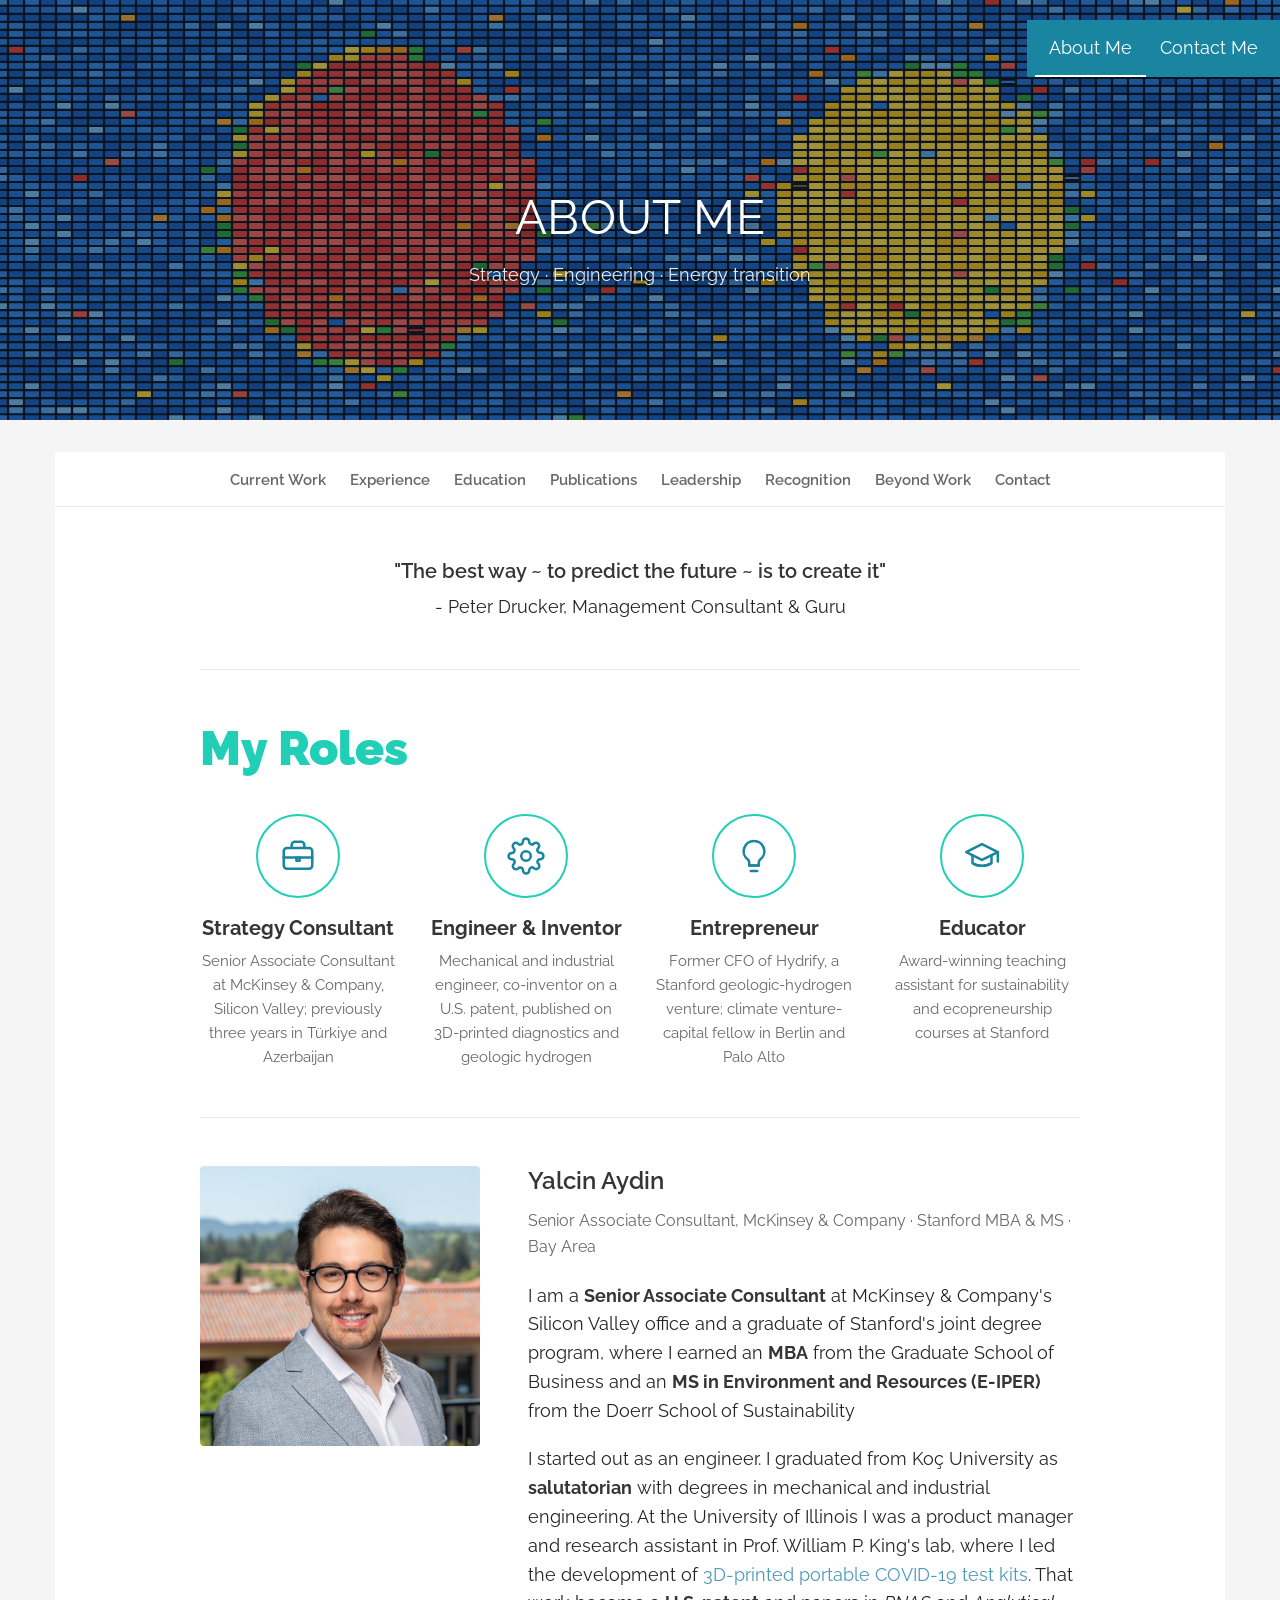
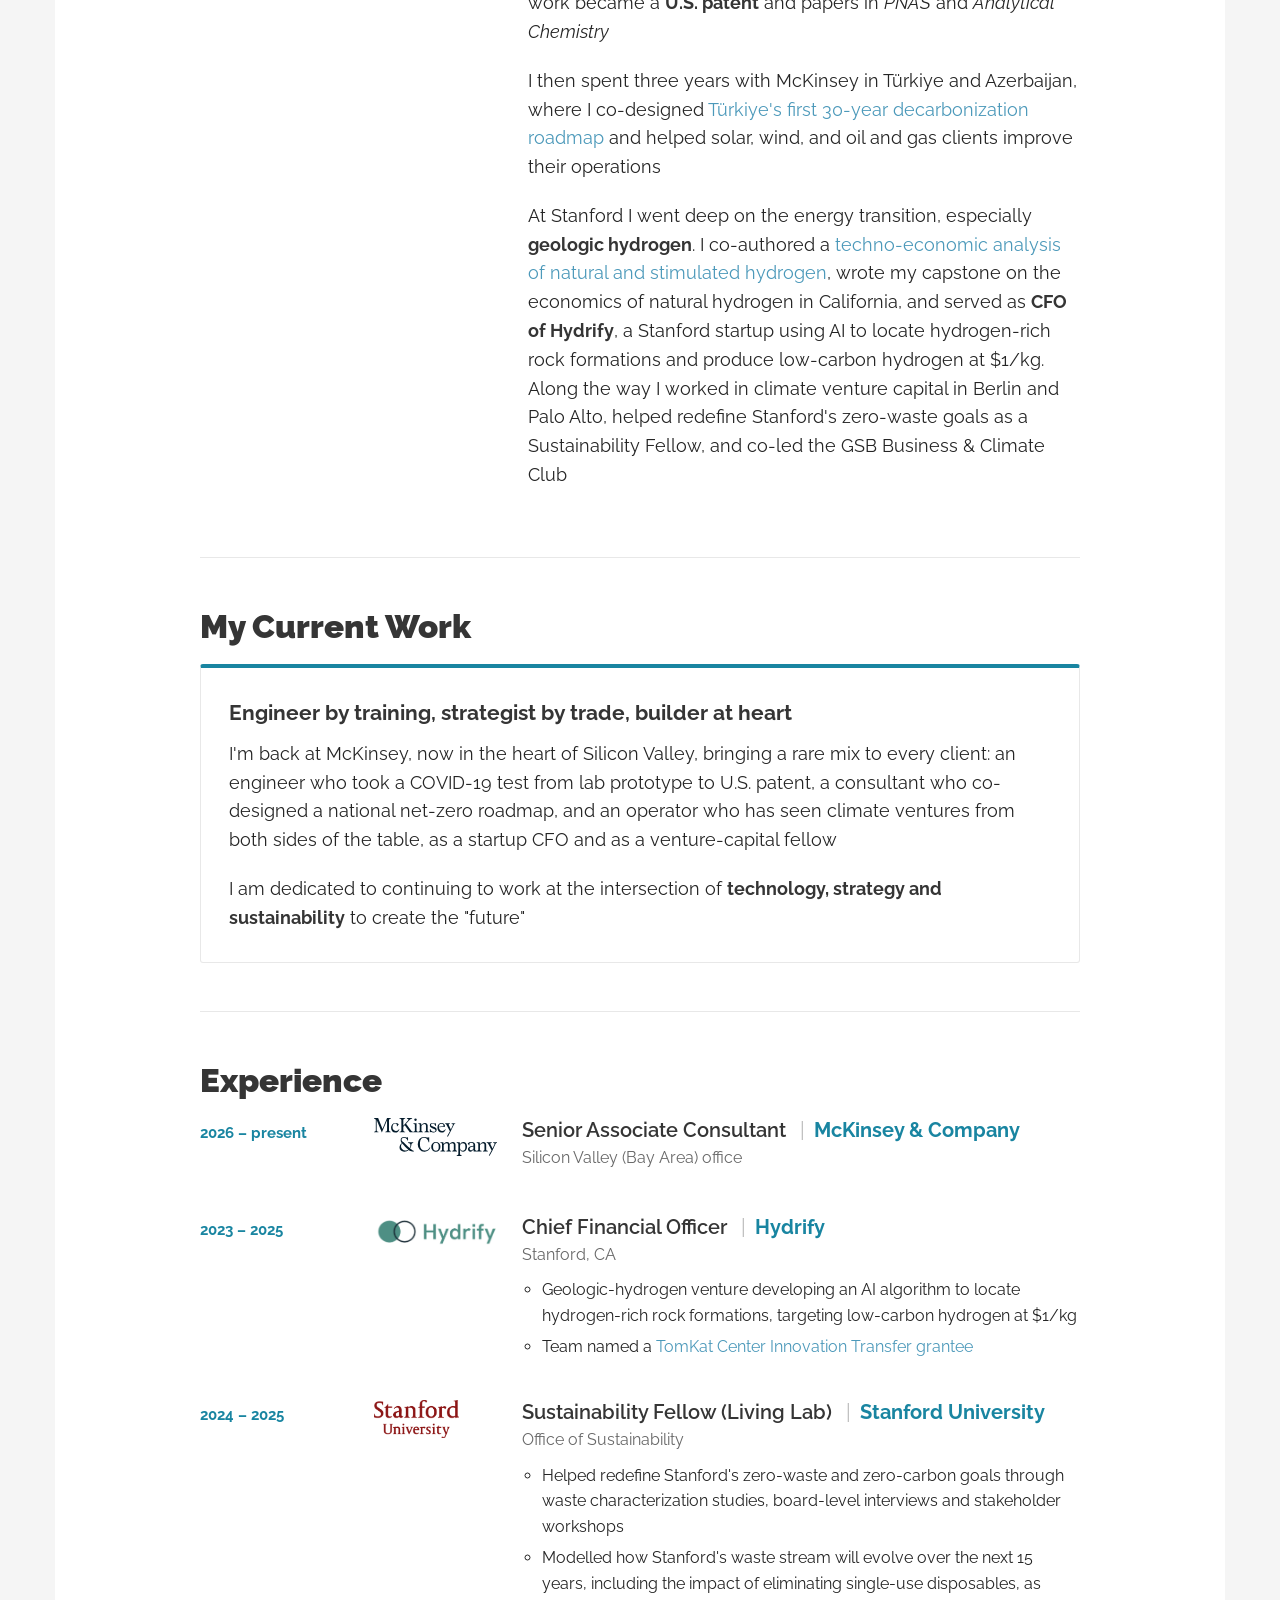
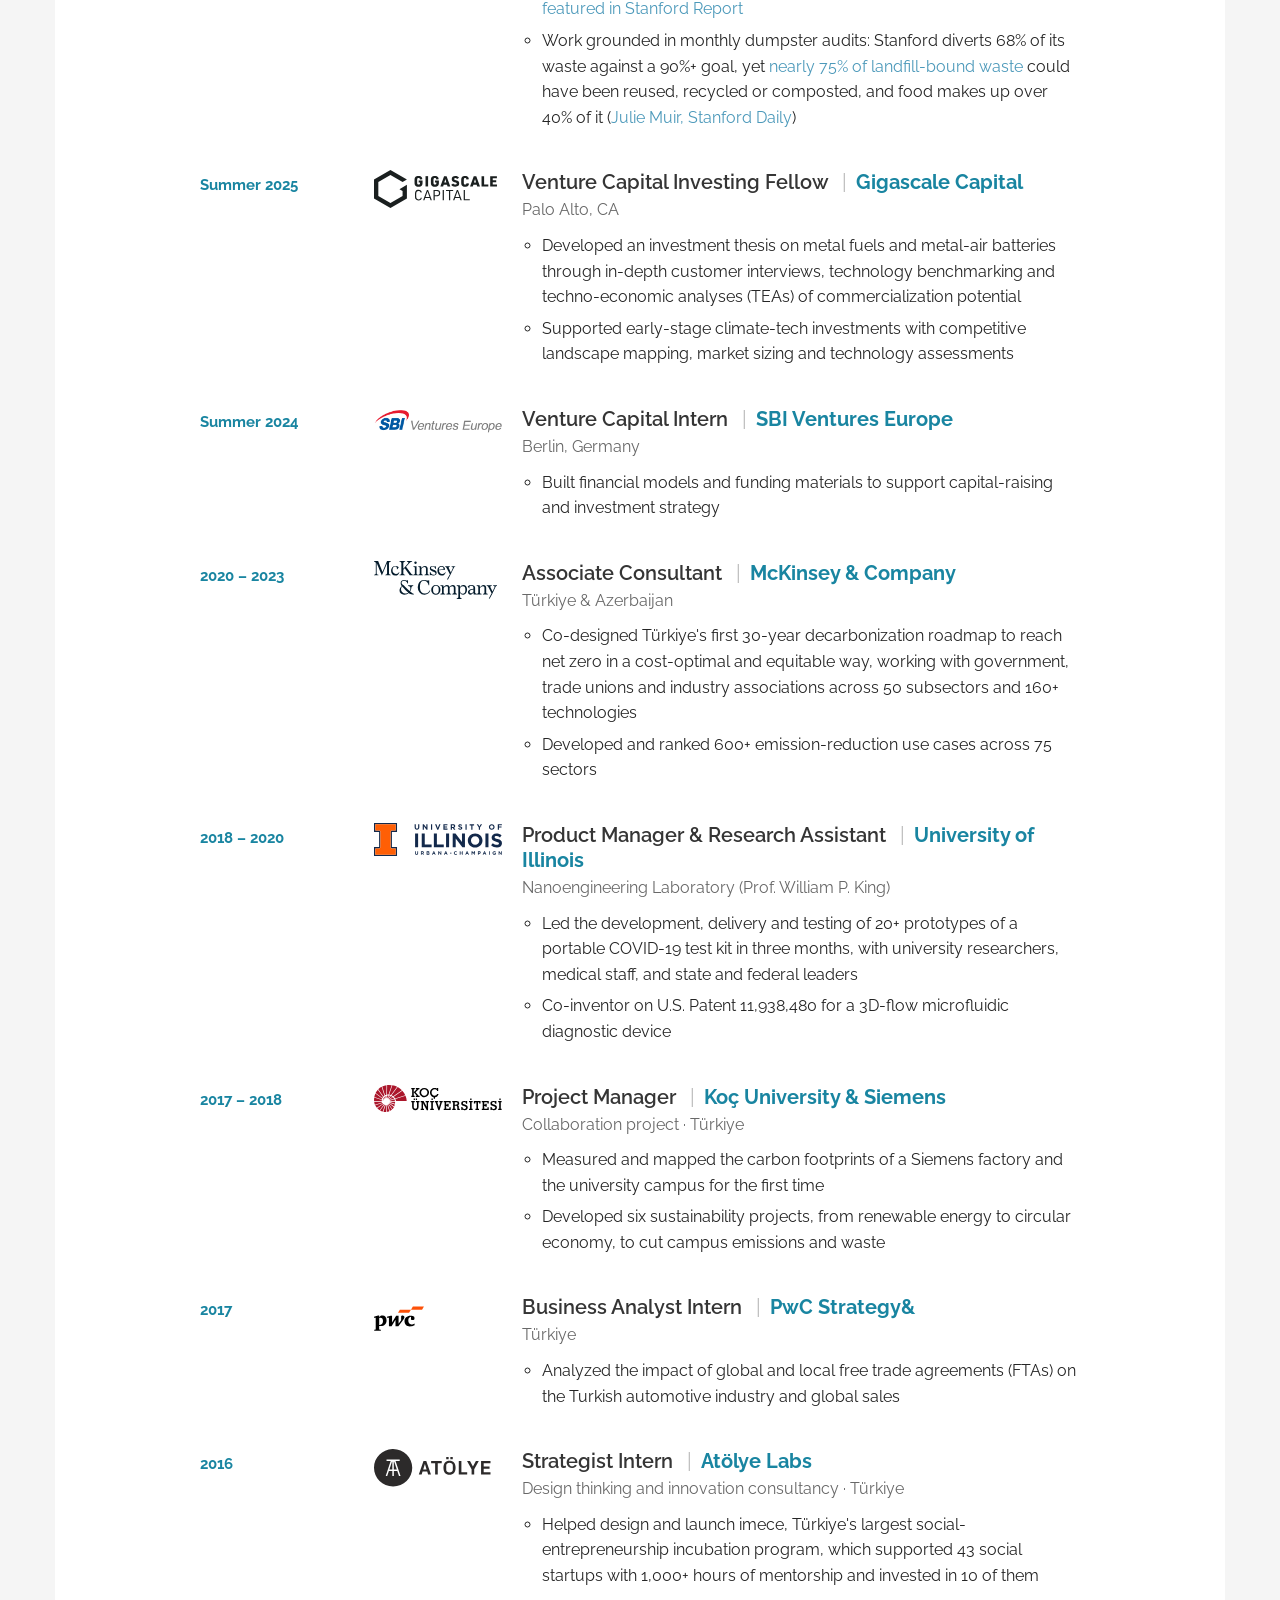
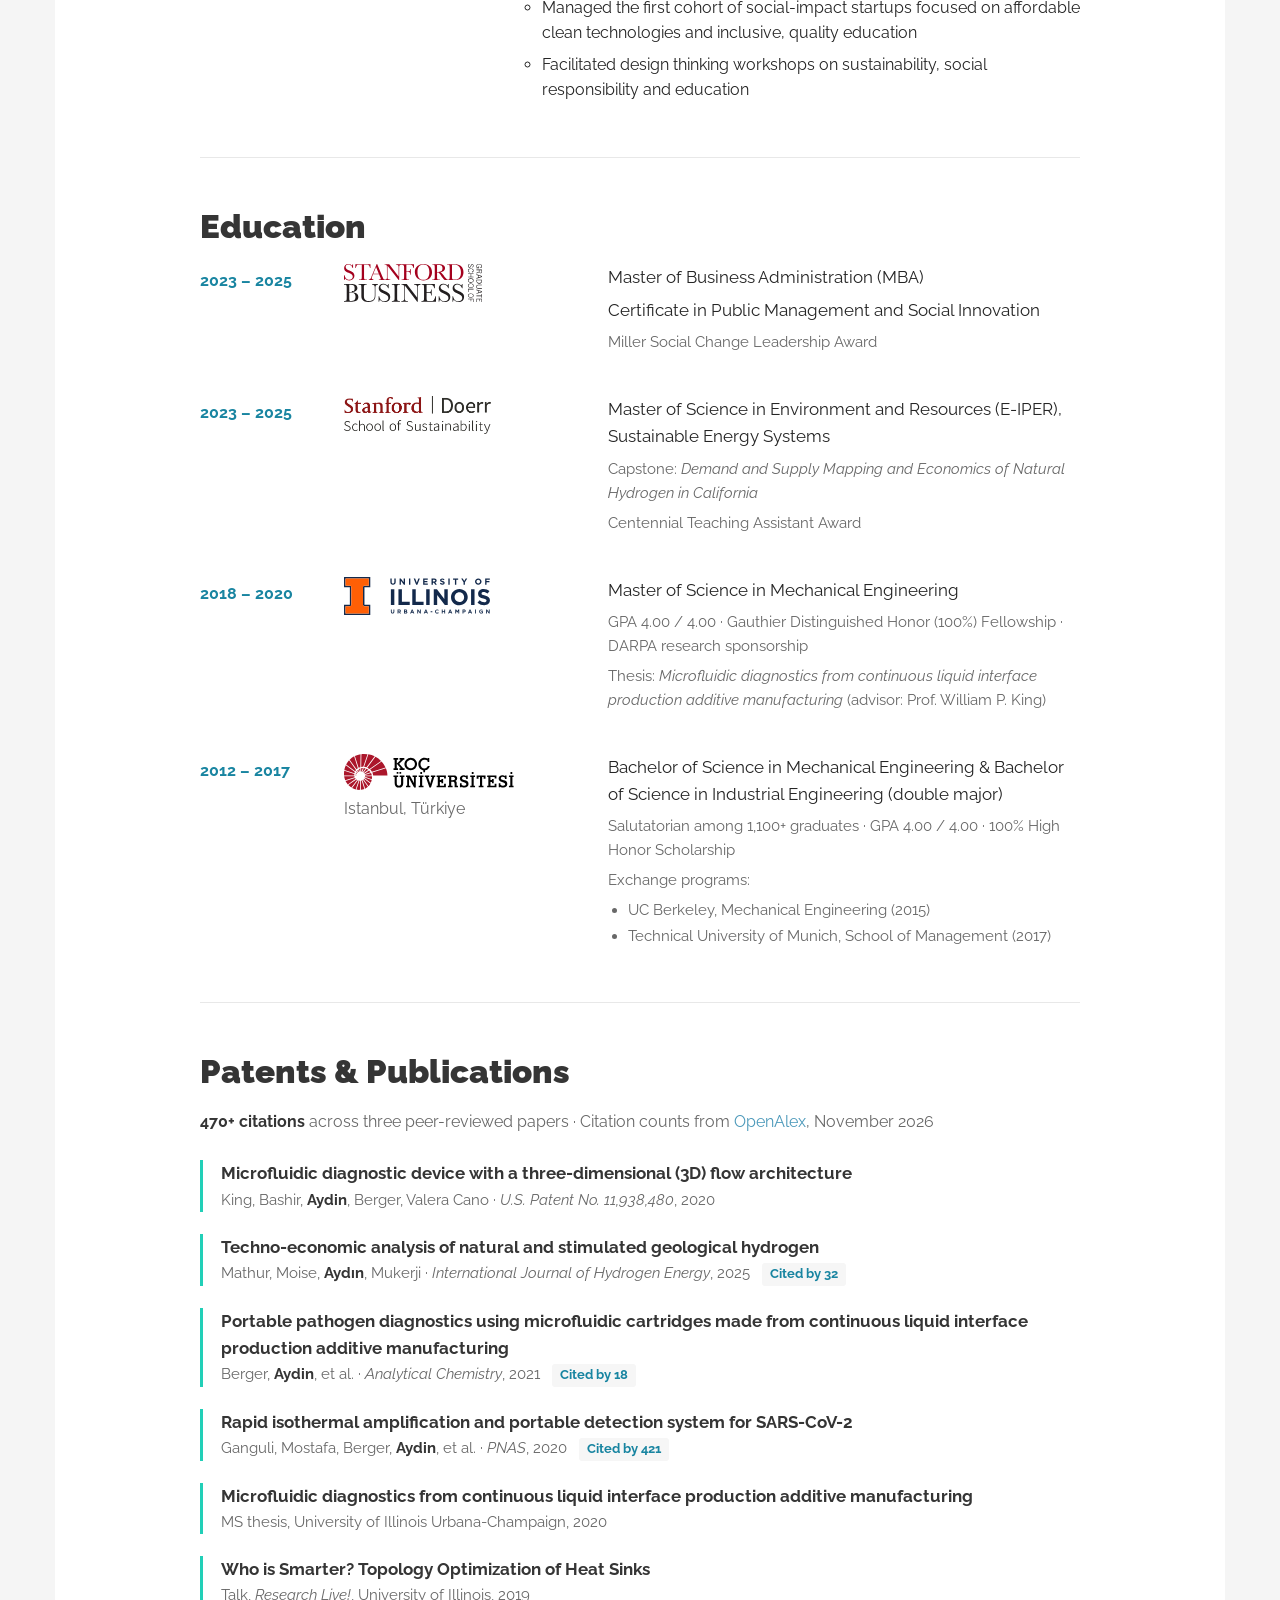
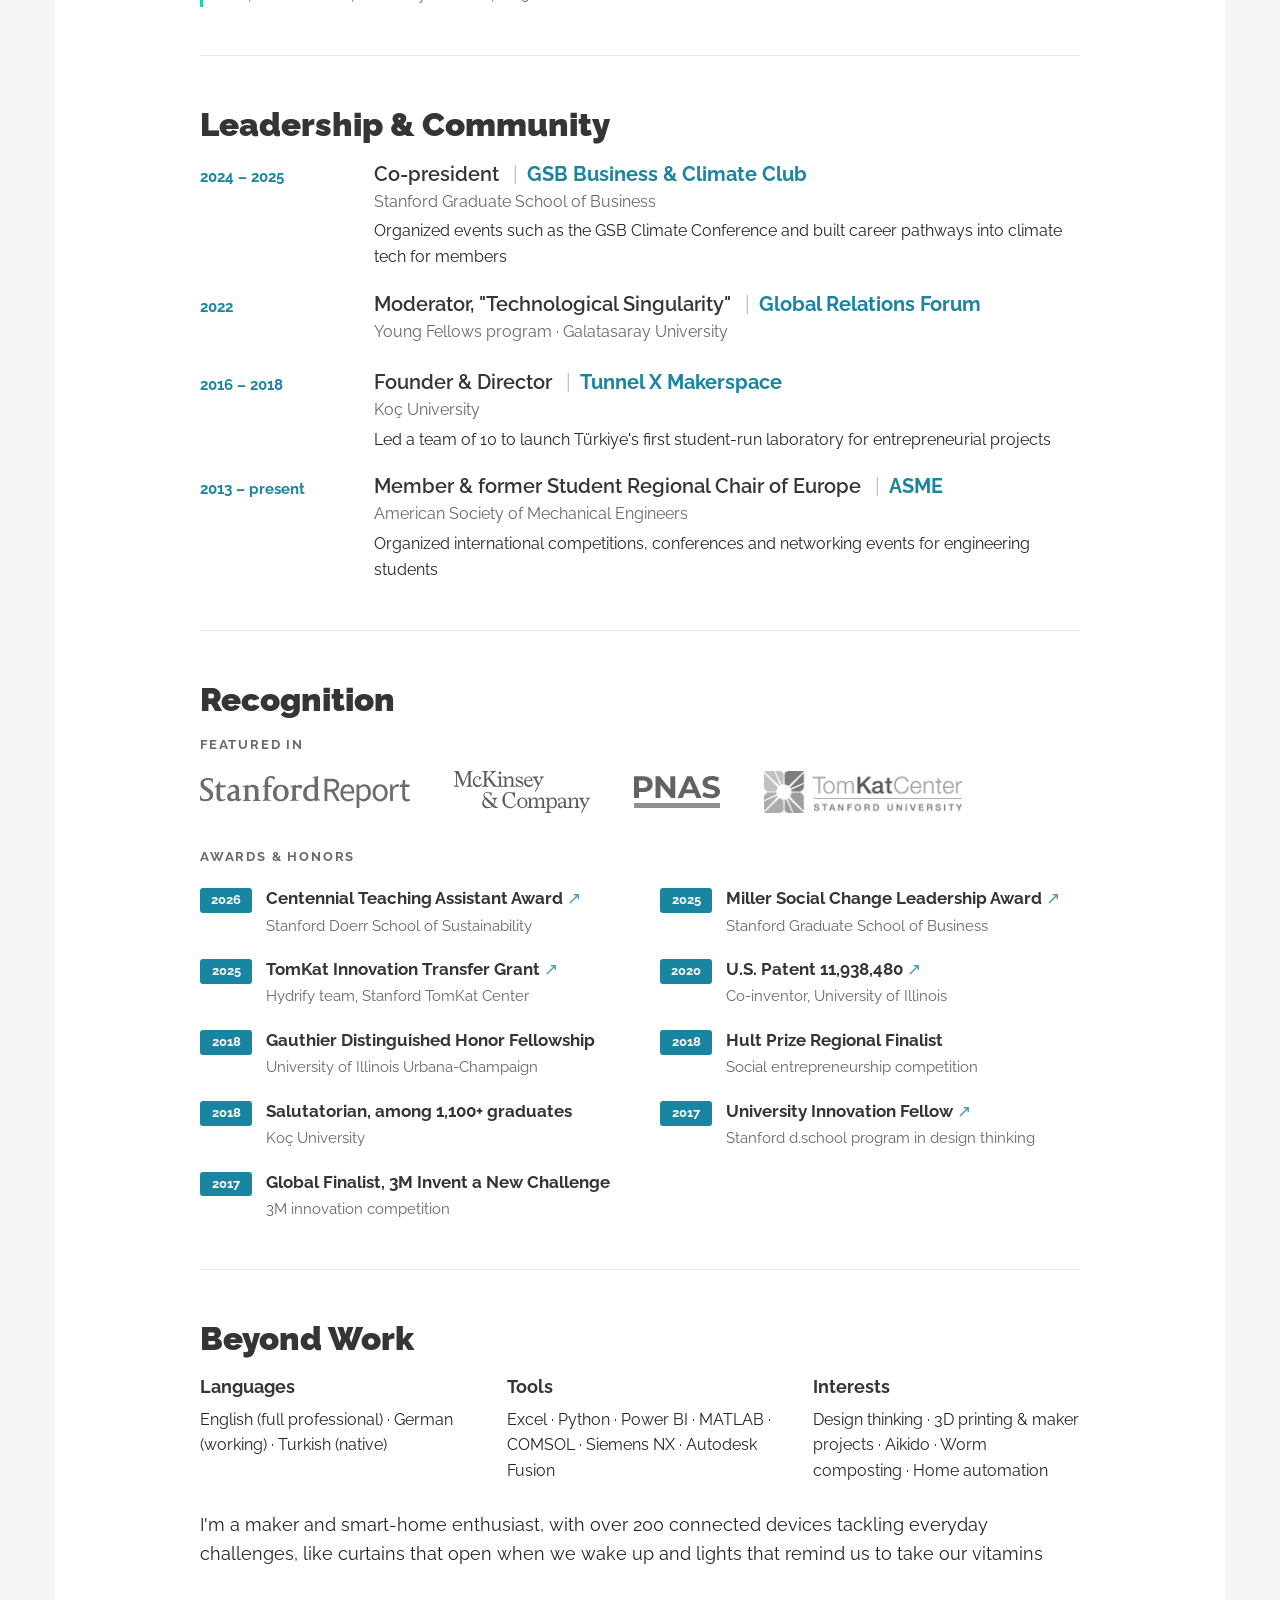
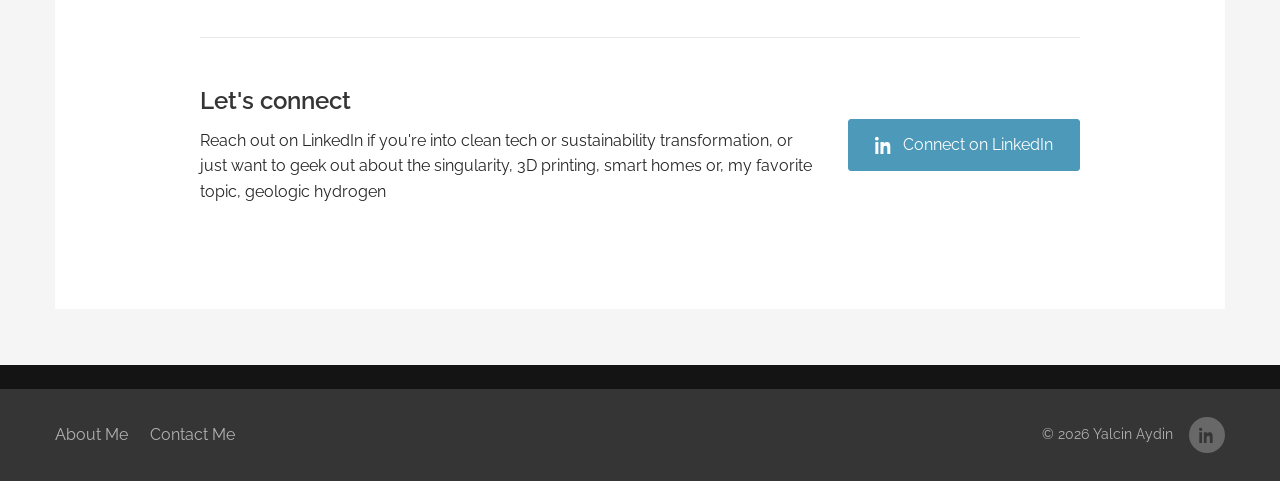
==== commit 2e973ee7: "Use full-name Stanford and Illinois logos; add backup verification tag Swaps the Block S and Block I" ====
--- a/index.html
+++ b/index.html
@@ -6,6 +6,8 @@
   <title>Yalcin Aydin | McKinsey &amp; Company · Stanford MBA &amp; MS</title>
   <meta name="description" content="Yalcin Aydin — Senior Associate Consultant at McKinsey & Company (Silicon Valley), Stanford MBA and MS in Environment and Resources, mechanical and industrial engineer, co-inventor and geologic-hydrogen researcher">
   <link rel="canonical" href="https://mehmetyalcinaydin.com/">
+  <!-- Backup Search Console verification; the main one is the GoDaddy DNS TXT record -->
+  <meta name="google-site-verification" content="Gk3oLV73dh7Cpm4NcXg0u4jLye_AaC7MDMECh-V8Uww">
 
   <meta property="og:type" content="profile">
   <meta property="og:url" content="https://mehmetyalcinaydin.com/">
@@ -179,7 +181,7 @@
             <li>
               <div class="timeline__date">2024 – 2025</div>
               <div class="exp">
-                <img class="exp__logo" src="images/logos/stanford-block-s.png" alt="">
+                <img class="exp__logo" src="images/logos/stanford-university.png" alt="">
                 <h3>Sustainability Fellow (Living Lab) <span class="company">Stanford University</span></h3>
                 <span class="timeline__org">Office of Sustainability</span>
                 <ul>
@@ -227,7 +229,7 @@
             <li>
               <div class="timeline__date">2018 – 2020</div>
               <div class="exp">
-                <img class="exp__logo" src="images/logos/illinois-block-i.svg" alt="">
+                <img class="exp__logo" src="images/logos/illinois-formal.svg" alt="">
                 <h3>Product Manager &amp; Research Assistant <span class="company">University of Illinois</span></h3>
                 <span class="timeline__org">Nanoengineering Laboratory (Prof. William P. King)</span>
                 <ul>
@@ -303,8 +305,7 @@
             <div class="edu">
               <div class="edu__years">2018 – 2020</div>
               <div class="edu__school">
-                <h3><img class="edu__logo" src="images/logos/illinois-wordmark.svg" alt="University of Illinois"></h3>
-                <span>Urbana-Champaign</span>
+                <h3><img class="edu__logo" src="images/logos/illinois-formal.svg" alt="University of Illinois Urbana-Champaign"></h3>
               </div>
               <div class="edu__detail">
                 <p>Master of Science in Mechanical Engineering</p>
--- a/css/style.css
+++ b/css/style.css
@@ -434,15 +434,15 @@
 /* Company logo beside an experience entry */
 .exp {
   display: grid;
-  grid-template-columns: 96px minmax(0, 1fr);
+  grid-template-columns: 128px minmax(0, 1fr);
   column-gap: 20px;
 }
 .exp > * { grid-column: 2; }
 .exp > .exp__logo {
   grid-column: 1;
   grid-row: 1 / span 3;
-  width: 96px;
-  height: 40px;
+  width: 128px;
+  height: 38px;
   object-fit: contain;
   object-position: left top;
 }
@@ -450,8 +450,8 @@
 /* University logo in place of the school name */
 .edu__logo {
   display: block;
-  max-width: 210px;
-  max-height: 56px;
+  max-width: 170px;
+  max-height: 38px;
   width: auto;
   height: auto;
   margin-bottom: 6px;
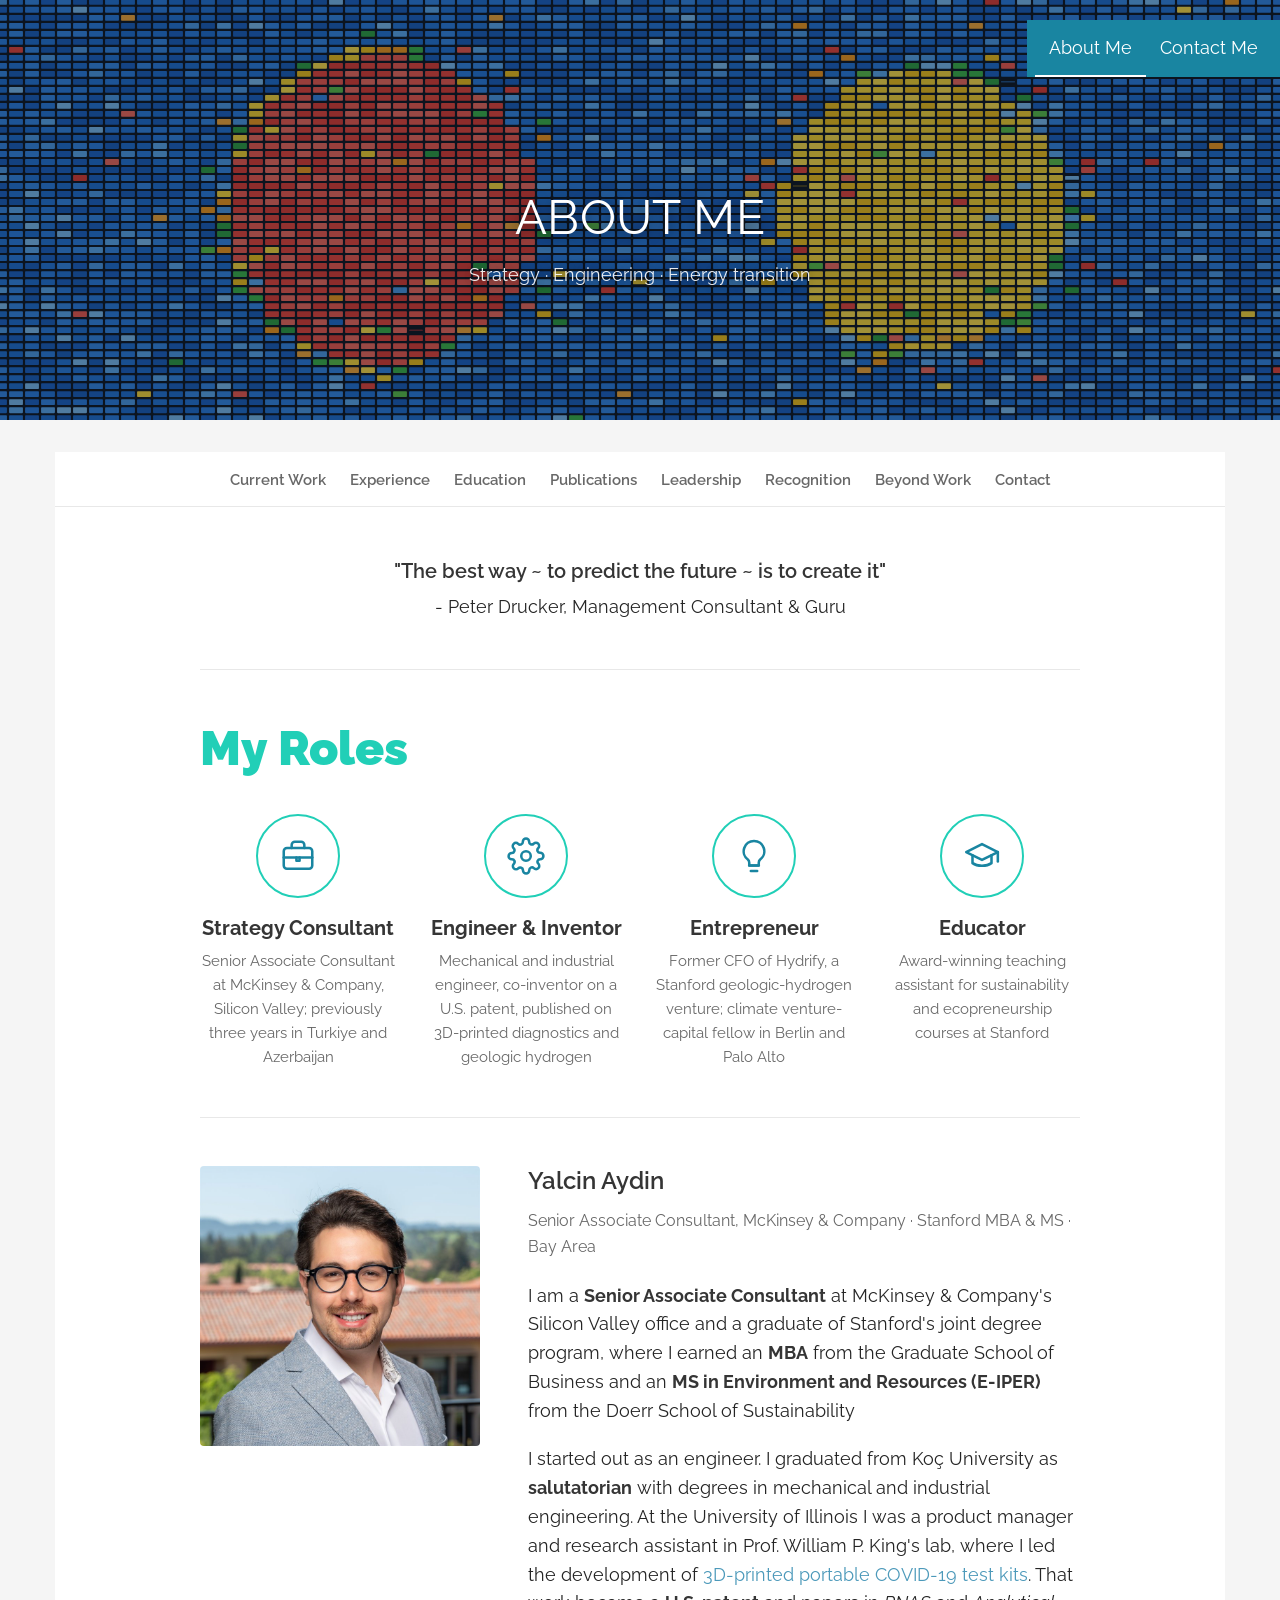
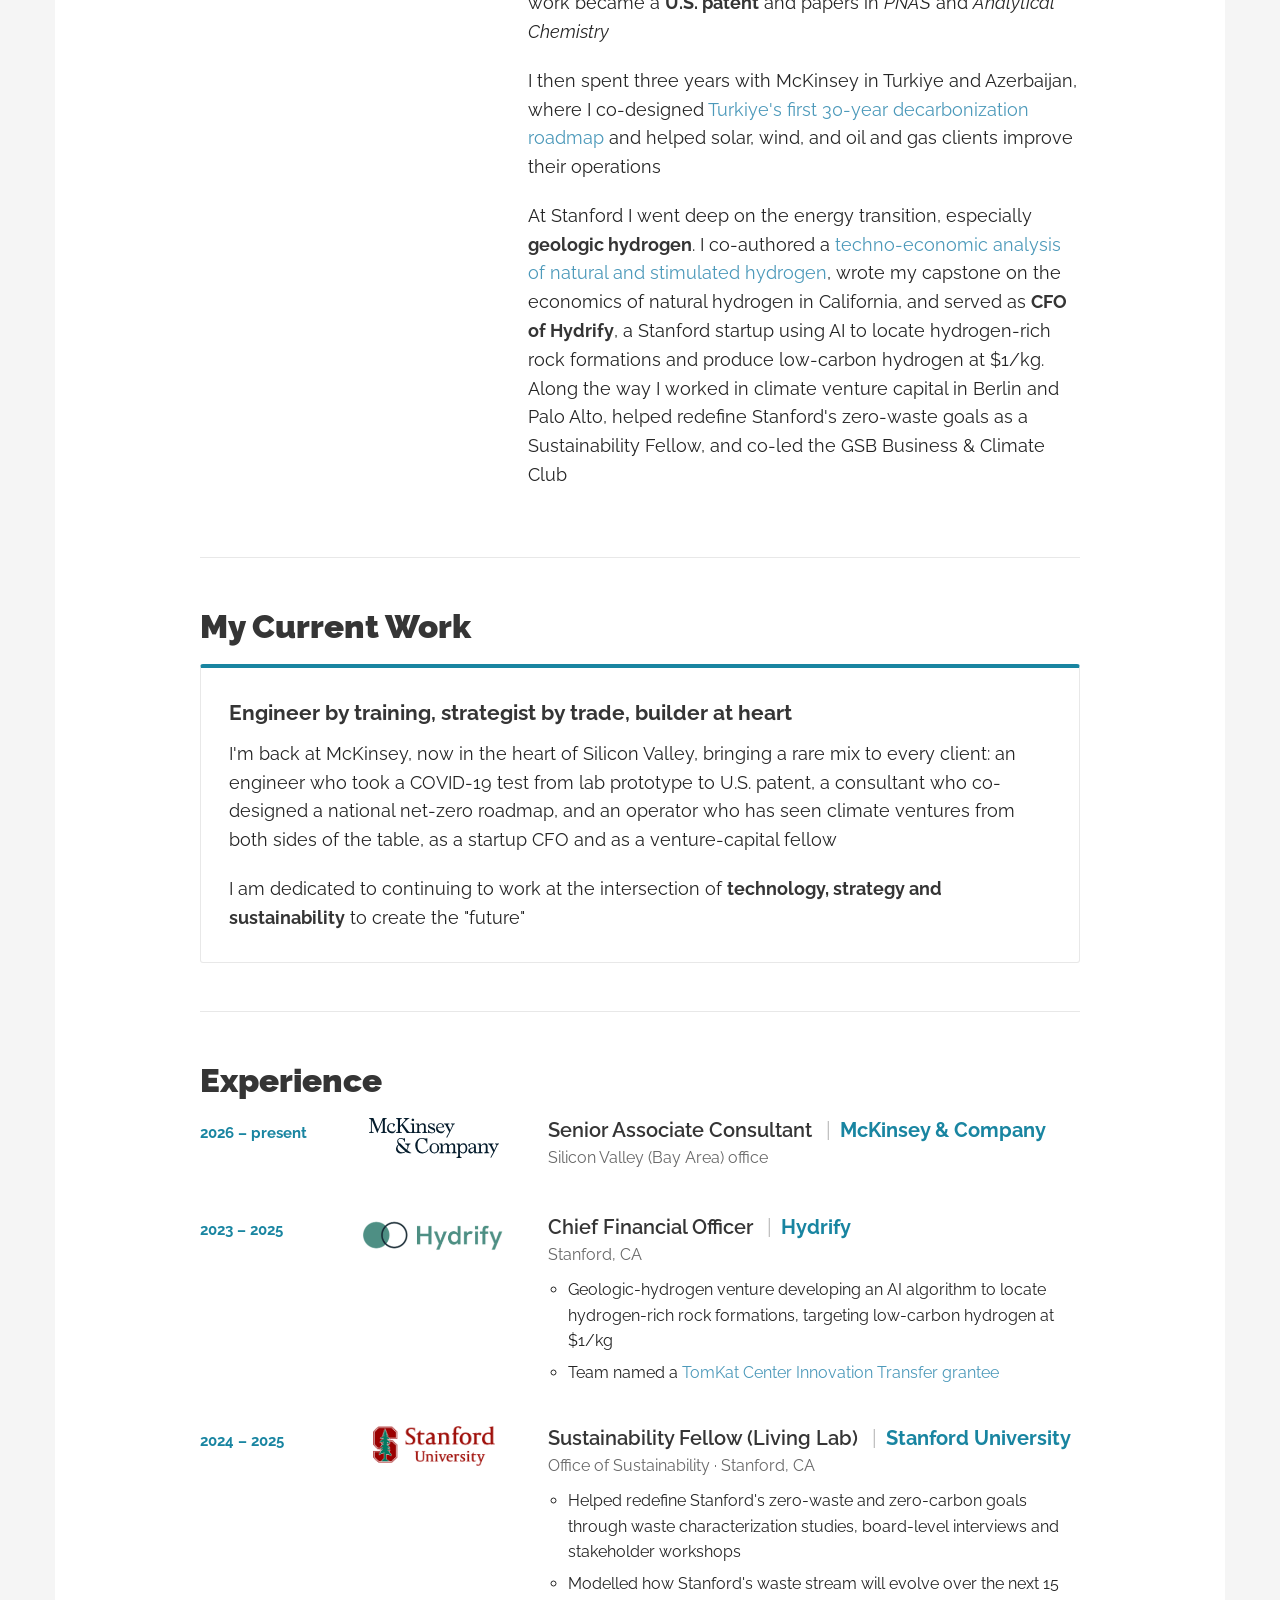
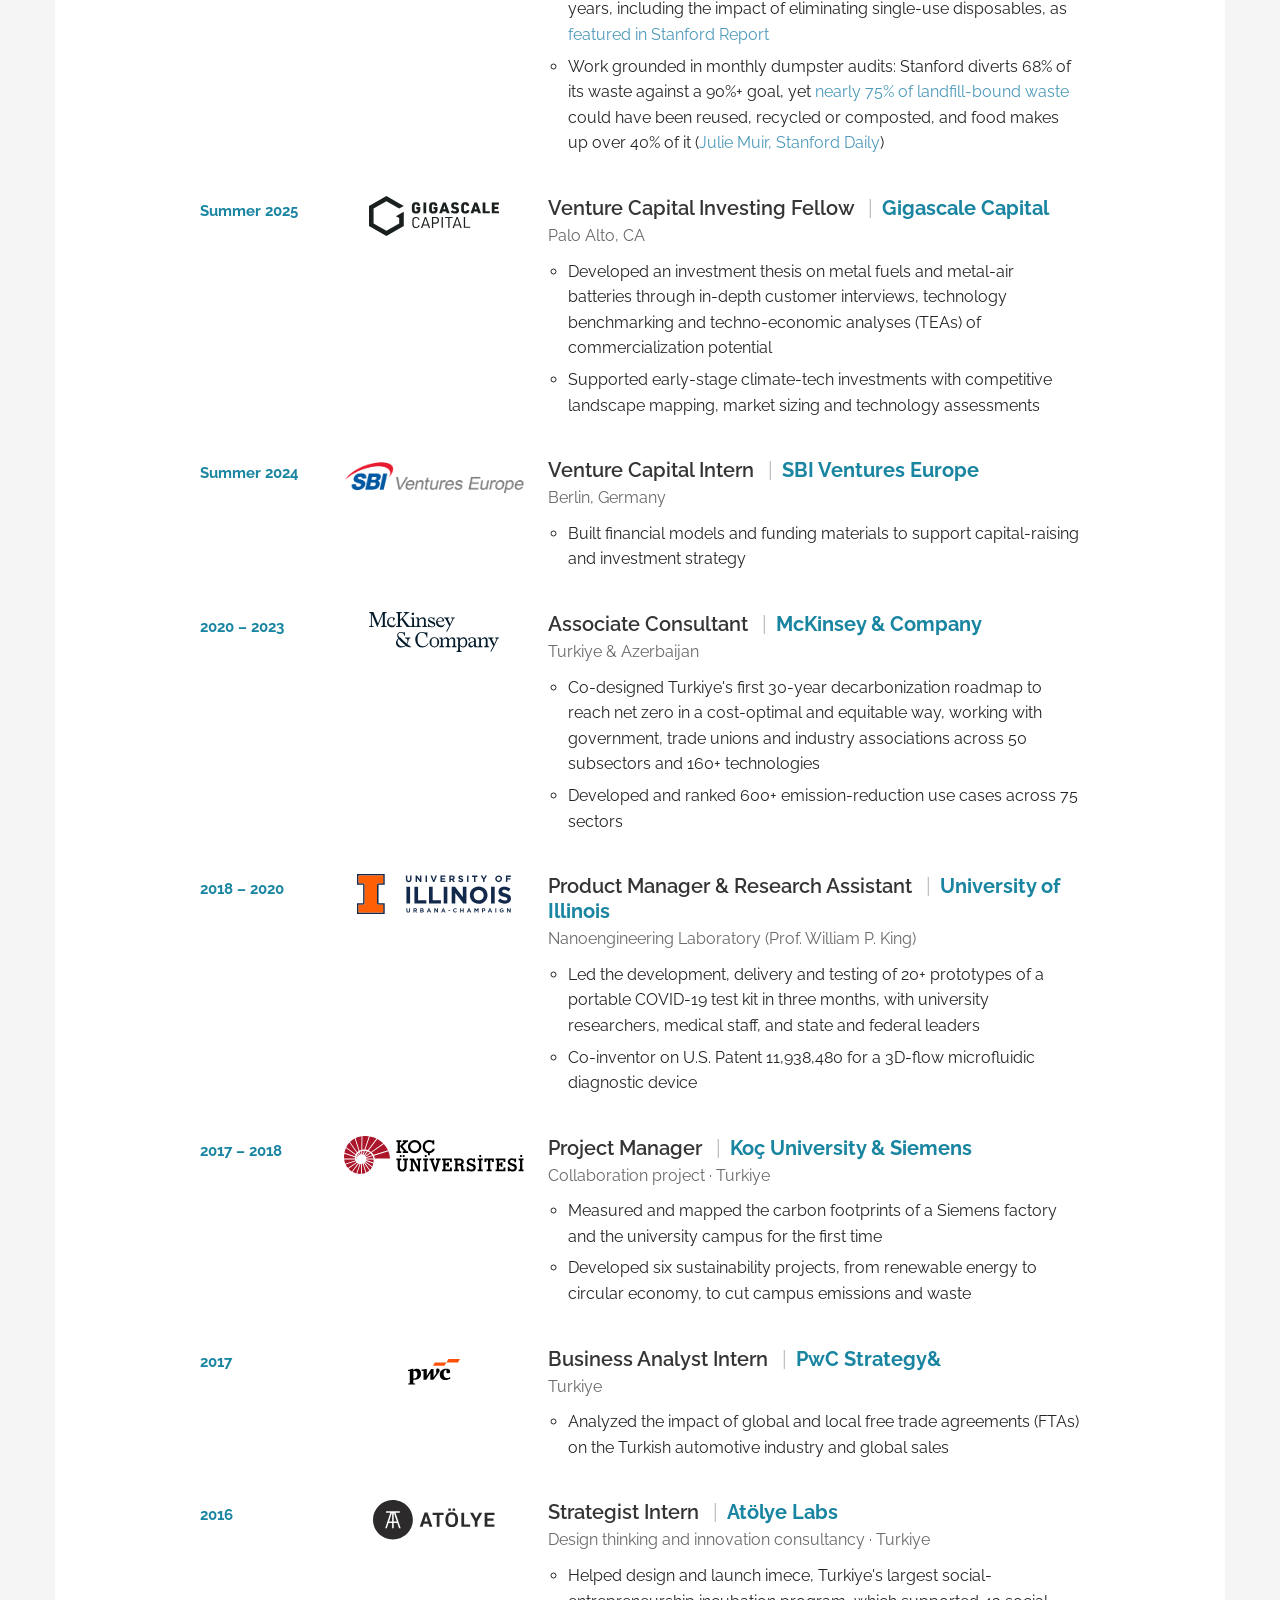
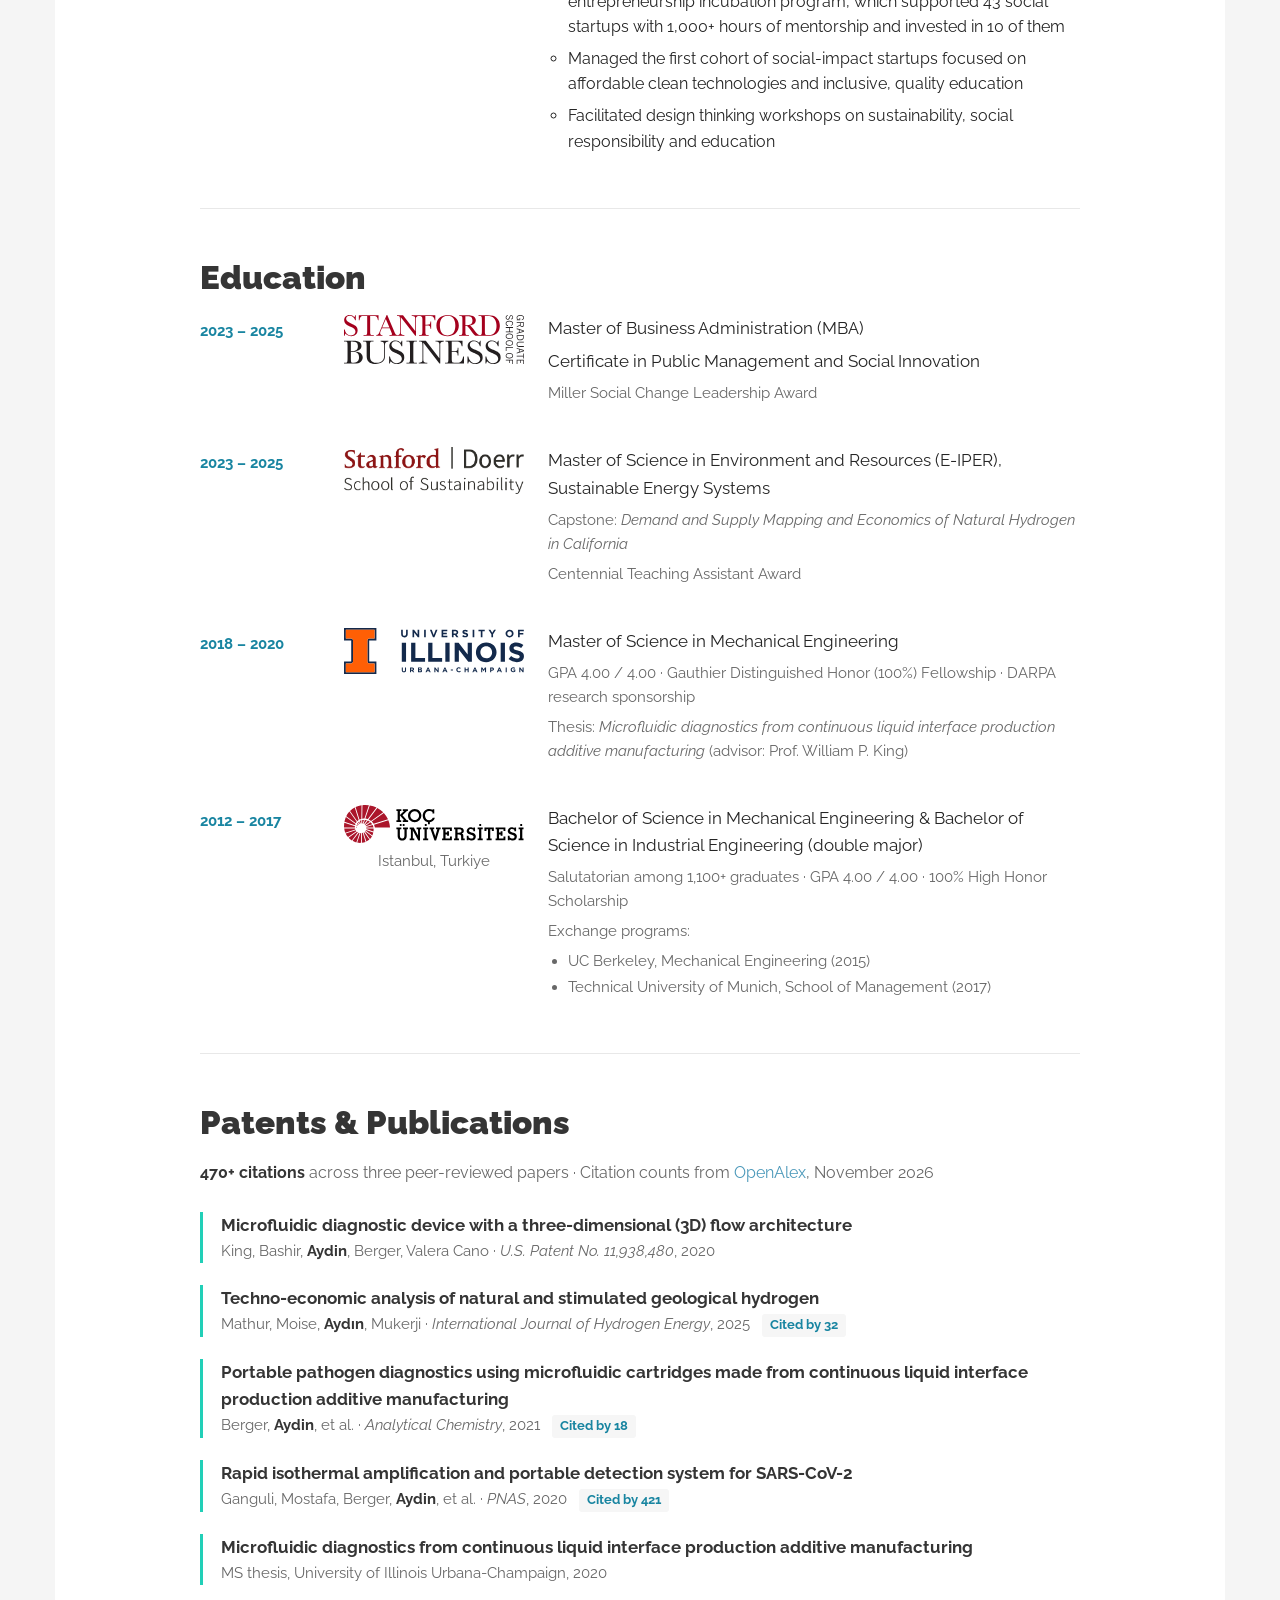
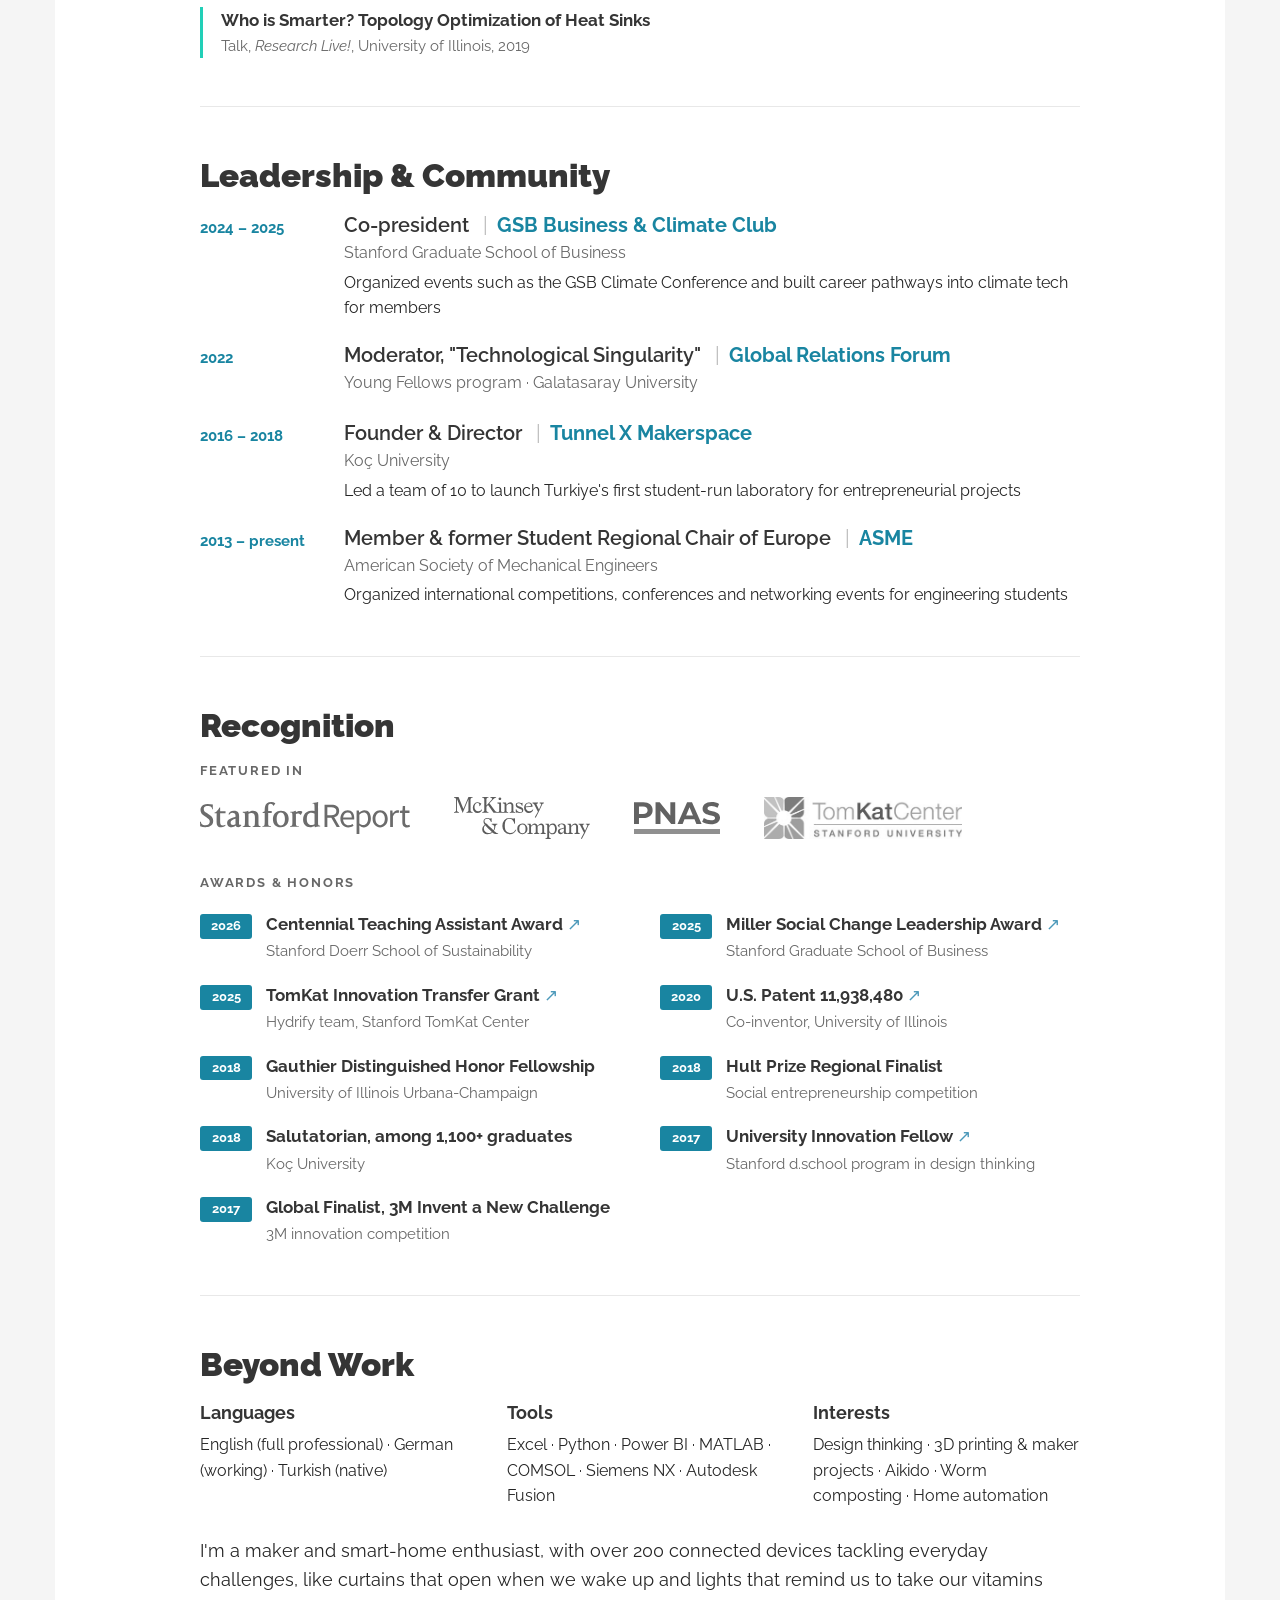
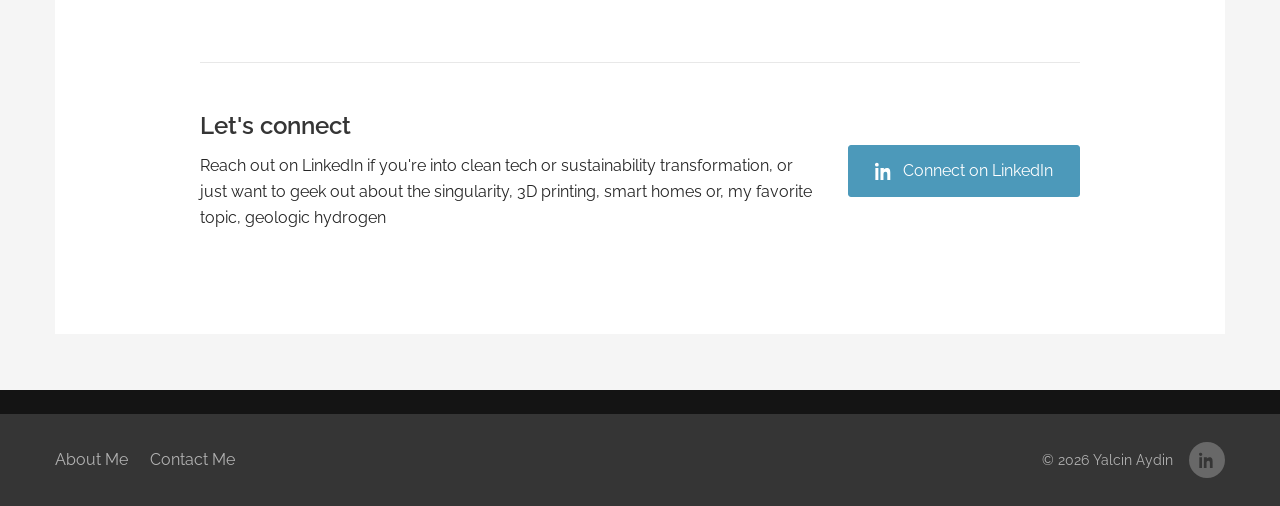
==== commit 3b4048b6: "Add Stanford, CA to Living Lab role; spell Turkiye without umlaut Co-Authored-By: Claude Opus 5.5 <n" ====
--- a/index.html
+++ b/index.html
@@ -98,7 +98,7 @@
                 <svg viewBox="0 0 24 24" fill="none" stroke="currentColor" stroke-width="1.6" stroke-linecap="round" stroke-linejoin="round"><rect x="3" y="7" width="18" height="13" rx="2"/><path d="M8 7V5a2 2 0 0 1 2-2h4a2 2 0 0 1 2 2v2"/><path d="M3 13h18"/><path d="M11 13v2h2v-2"/></svg>
               </div>
               <h3>Strategy Consultant</h3>
-              <p>Senior Associate Consultant at McKinsey &amp; Company, Silicon Valley; previously three years in Türkiye and Azerbaijan</p>
+              <p>Senior Associate Consultant at McKinsey &amp; Company, Silicon Valley; previously three years in Turkiye and Azerbaijan</p>
             </li>
             <li class="role">
               <div class="role__icon" aria-hidden="true">
@@ -137,7 +137,7 @@
 
               <p>I started out as an engineer. I graduated from Koç University as <strong>salutatorian</strong> with degrees in mechanical and industrial engineering. At the University of Illinois I was a product manager and research assistant in Prof. William P. King's lab, where I led the development of <a href="https://mechse.illinois.edu/news/portable-point-care-covid-19-test-could-bypass-lab">3D-printed portable COVID-19 test kits</a>. That work became a <strong>U.S. patent</strong> and papers in <em>PNAS</em> and <em>Analytical Chemistry</em></p>
 
-              <p>I then spent three years with McKinsey in Türkiye and Azerbaijan, where I co-designed <a href="https://www.mckinsey.com/capabilities/sustainability/our-insights/turkiyes-sustainability-transformation-the-net-zero-opportunity">Türkiye's first 30-year decarbonization roadmap</a> and helped solar, wind, and oil and gas clients improve their operations</p>
+              <p>I then spent three years with McKinsey in Turkiye and Azerbaijan, where I co-designed <a href="https://www.mckinsey.com/capabilities/sustainability/our-insights/turkiyes-sustainability-transformation-the-net-zero-opportunity">Turkiye's first 30-year decarbonization roadmap</a> and helped solar, wind, and oil and gas clients improve their operations</p>
 
               <p>At Stanford I went deep on the energy transition, especially <strong>geologic hydrogen</strong>. I co-authored a <a href="https://doi.org/10.1016/j.ijhydene.2025.150872">techno-economic analysis of natural and stimulated hydrogen</a>, wrote my capstone on the economics of natural hydrogen in California, and served as <strong>CFO of Hydrify</strong>, a Stanford startup using AI to locate hydrogen-rich rock formations and produce low-carbon hydrogen at $1/kg. Along the way I worked in climate venture capital in Berlin and Palo Alto, helped redefine Stanford's zero-waste goals as a Sustainability Fellow, and co-led the GSB Business &amp; Climate Club</p>
             </div>
@@ -183,7 +183,7 @@
               <div class="exp">
                 <img class="exp__logo" src="images/logos/stanford-university.png" alt="">
                 <h3>Sustainability Fellow (Living Lab) <span class="company">Stanford University</span></h3>
-                <span class="timeline__org">Office of Sustainability</span>
+                <span class="timeline__org">Office of Sustainability · Stanford, CA</span>
                 <ul>
                   <li>Helped redefine Stanford's zero-waste and zero-carbon goals through waste characterization studies, board-level interviews and stakeholder workshops</li>
                   <li>Modelled how Stanford's waste stream will evolve over the next 15 years, including the impact of eliminating single-use disposables, as <a href="https://news.stanford.edu/stories/2025/05/dumpster-diving-campus-waste-management">featured in Stanford Report</a></li>
@@ -219,9 +219,9 @@
               <div class="exp">
                 <img class="exp__logo" src="images/logos/mckinsey.svg" alt="">
                 <h3>Associate Consultant <span class="company">McKinsey &amp; Company</span></h3>
-                <span class="timeline__org">Türkiye &amp; Azerbaijan</span>
-                <ul>
-                  <li>Co-designed Türkiye's first 30-year decarbonization roadmap to reach net zero in a cost-optimal and equitable way, working with government, trade unions and industry associations across 50 subsectors and 160+ technologies</li>
+                <span class="timeline__org">Turkiye &amp; Azerbaijan</span>
+                <ul>
+                  <li>Co-designed Turkiye's first 30-year decarbonization roadmap to reach net zero in a cost-optimal and equitable way, working with government, trade unions and industry associations across 50 subsectors and 160+ technologies</li>
                   <li>Developed and ranked 600+ emission-reduction use cases across 75 sectors</li>
                 </ul>
               </div>
@@ -243,7 +243,7 @@
               <div class="exp">
                 <img class="exp__logo" src="images/logos/koc.svg" alt="">
                 <h3>Project Manager <span class="company">Koç University &amp; Siemens</span></h3>
-                <span class="timeline__org">Collaboration project · Türkiye</span>
+                <span class="timeline__org">Collaboration project · Turkiye</span>
                 <ul>
                   <li>Measured and mapped the carbon footprints of a Siemens factory and the university campus for the first time</li>
                   <li>Developed six sustainability projects, from renewable energy to circular economy, to cut campus emissions and waste</li>
@@ -255,7 +255,7 @@
               <div class="exp">
                 <img class="exp__logo" src="images/logos/pwc.svg" alt="">
                 <h3>Business Analyst Intern <span class="company">PwC Strategy&amp;</span></h3>
-                <span class="timeline__org">Türkiye</span>
+                <span class="timeline__org">Turkiye</span>
                 <ul>
                   <li>Analyzed the impact of global and local free trade agreements (FTAs) on the Turkish automotive industry and global sales</li>
                 </ul>
@@ -266,9 +266,9 @@
               <div class="exp">
                 <img class="exp__logo" src="images/logos/atolye.svg" alt="">
                 <h3>Strategist Intern <span class="company">Atölye Labs</span></h3>
-                <span class="timeline__org">Design thinking and innovation consultancy · Türkiye</span>
-                <ul>
-                  <li>Helped design and launch imece, Türkiye's largest social-entrepreneurship incubation program, which supported 43 social startups with 1,000+ hours of mentorship and invested in 10 of them</li>
+                <span class="timeline__org">Design thinking and innovation consultancy · Turkiye</span>
+                <ul>
+                  <li>Helped design and launch imece, Turkiye's largest social-entrepreneurship incubation program, which supported 43 social startups with 1,000+ hours of mentorship and invested in 10 of them</li>
                   <li>Managed the first cohort of social-impact startups focused on affordable clean technologies and inclusive, quality education</li>
                   <li>Facilitated design thinking workshops on sustainability, social responsibility and education</li>
                 </ul>
@@ -317,7 +317,7 @@
               <div class="edu__years">2012 – 2017</div>
               <div class="edu__school">
                 <h3><img class="edu__logo" src="images/logos/koc.svg" alt="Koç University"></h3>
-                <span>Istanbul, Türkiye</span>
+                <span>Istanbul, Turkiye</span>
               </div>
               <div class="edu__detail">
                 <p>Bachelor of Science in Mechanical Engineering &amp; Bachelor of Science in Industrial Engineering (double major)</p>
@@ -386,7 +386,7 @@
               <div>
                 <h3>Founder &amp; Director <span class="company">Tunnel X Makerspace</span></h3>
                 <span class="timeline__org">Koç University</span>
-                <p>Led a team of 10 to launch Türkiye's first student-run laboratory for entrepreneurial projects</p>
+                <p>Led a team of 10 to launch Turkiye's first student-run laboratory for entrepreneurial projects</p>
               </div>
             </li>
             <li>
--- a/css/style.css
+++ b/css/style.css
@@ -36,6 +36,11 @@
   --font: "Raleway", "Open Sans", "Helvetica Neue", Helvetica, Arial, sans-serif;
   --content-width: 880px;
   --card-width: 1170px;
+
+  /* Shared grid for Experience and Education: date | logo | text */
+  --col-date: 120px;
+  --col-logo: 180px;
+  --col-gap: 24px;
 }
 
 *,
@@ -412,8 +417,8 @@
 
 .timeline > li {
   display: grid;
-  grid-template-columns: 150px minmax(0, 1fr);
-  gap: 24px;
+  grid-template-columns: var(--col-date) minmax(0, 1fr);
+  gap: var(--col-gap);
 }
 
 .timeline__date {
@@ -434,24 +439,24 @@
 /* Company logo beside an experience entry */
 .exp {
   display: grid;
-  grid-template-columns: 128px minmax(0, 1fr);
-  column-gap: 20px;
+  grid-template-columns: var(--col-logo) minmax(0, 1fr);
+  column-gap: var(--col-gap);
 }
 .exp > * { grid-column: 2; }
 .exp > .exp__logo {
   grid-column: 1;
   grid-row: 1 / span 3;
-  width: 128px;
-  height: 38px;
+  width: var(--col-logo);
+  height: 40px;
   object-fit: contain;
-  object-position: left top;
+  object-position: center top;
 }
 
 /* University logo in place of the school name */
 .edu__logo {
   display: block;
-  max-width: 170px;
-  max-height: 38px;
+  max-width: var(--col-logo);
+  max-height: 50px;
   width: auto;
   height: auto;
   margin-bottom: 6px;
@@ -473,20 +478,23 @@
 
 .edu {
   display: grid;
-  grid-template-columns: 120px 240px minmax(0, 1fr);
-  gap: 24px;
+  grid-template-columns: var(--col-date) var(--col-logo) minmax(0, 1fr);
+  gap: var(--col-gap);
   align-items: start;
 }
 
 .edu__years {
   color: var(--nav-teal);
   font-weight: 700;
-  font-size: 16px;
+  font-size: 15px;
   padding-top: 4px;
 }
 
-.edu__school h3 { font-size: 22px; font-weight: 600; margin-bottom: 2px; }
-.edu__school span { color: var(--muted); font-size: 16px; }
+/* Logos sit centred in their column, matching the Experience logos */
+.edu__school { text-align: center; }
+.edu__school h3 { font-size: 22px; font-weight: 600; margin: 0; line-height: 0; }
+.edu__school .edu__logo { margin: 0 auto; }
+.edu__school span { display: block; margin-top: 6px; color: var(--muted); font-size: 15px; }
 
 .edu__detail p { font-size: 17px; margin-bottom: 6px; }
 .edu__detail .note { font-size: 15px; color: var(--muted); }
@@ -646,8 +654,7 @@
 
 @media (max-width: 960px) {
   .roles { grid-template-columns: repeat(2, minmax(0, 1fr)); gap: 40px 24px; }
-  .edu { grid-template-columns: 200px minmax(0, 1fr); }
-  .edu__years { grid-column: 1 / -1; padding-top: 0; }
+  :root { --col-date: 104px; --col-logo: 150px; --col-gap: 20px; }
 }
 
 @media (max-width: 760px) {
@@ -674,12 +681,14 @@
   .bio__photo { max-width: 240px; }
 
   .edu { grid-template-columns: minmax(0, 1fr); gap: 8px; }
+  .edu__school { text-align: left; }
+  .edu__school .edu__logo { max-width: 180px; max-height: 40px; margin: 0 0 2px; }
 
   .timeline > li { grid-template-columns: minmax(0, 1fr); gap: 4px; }
   .exp { grid-template-columns: minmax(0, 1fr); }
   .exp > *,
   .exp > .exp__logo { grid-column: 1; grid-row: auto; }
-  .exp > .exp__logo { width: auto; max-width: 140px; height: 30px; margin: 4px 0 8px; }
+  .exp > .exp__logo { width: auto; max-width: 140px; height: 30px; margin: 4px 0 8px; object-position: left top; }
 
   .skills { grid-template-columns: minmax(0, 1fr); gap: 20px; }
 
